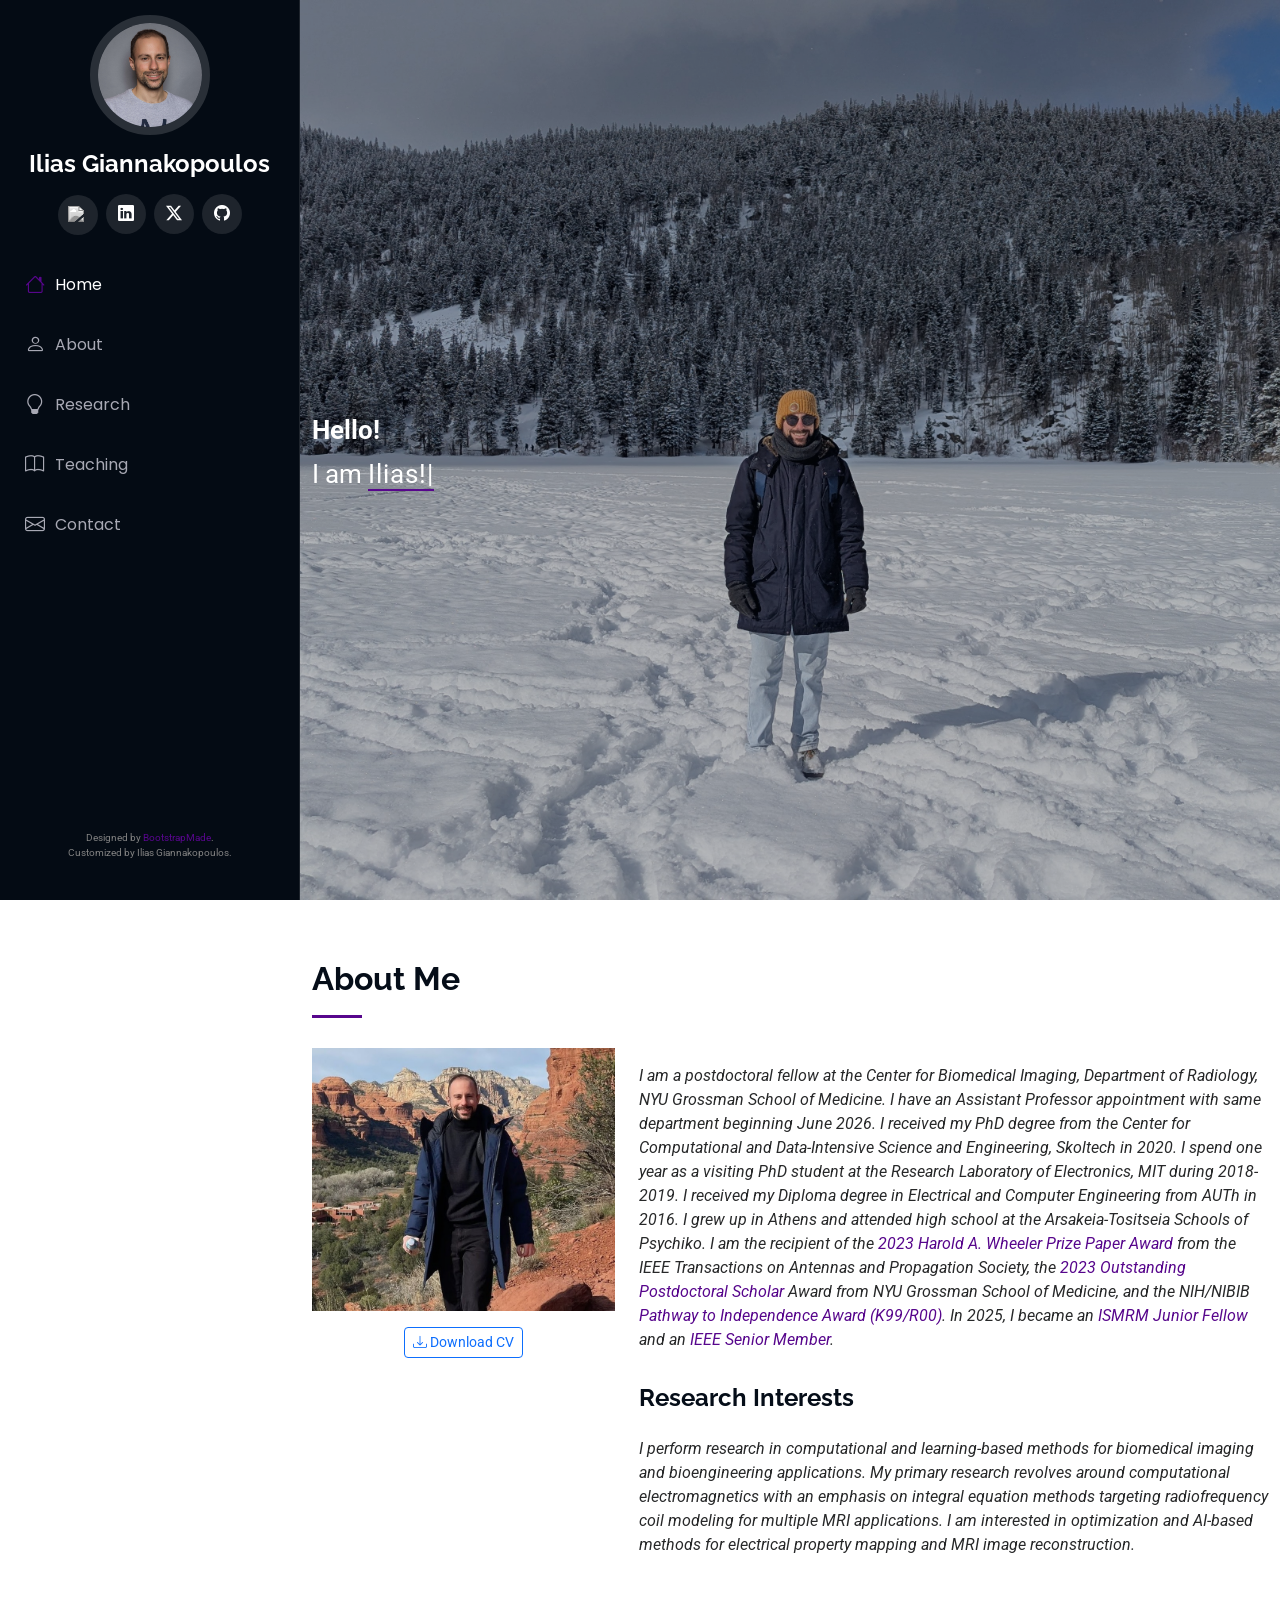
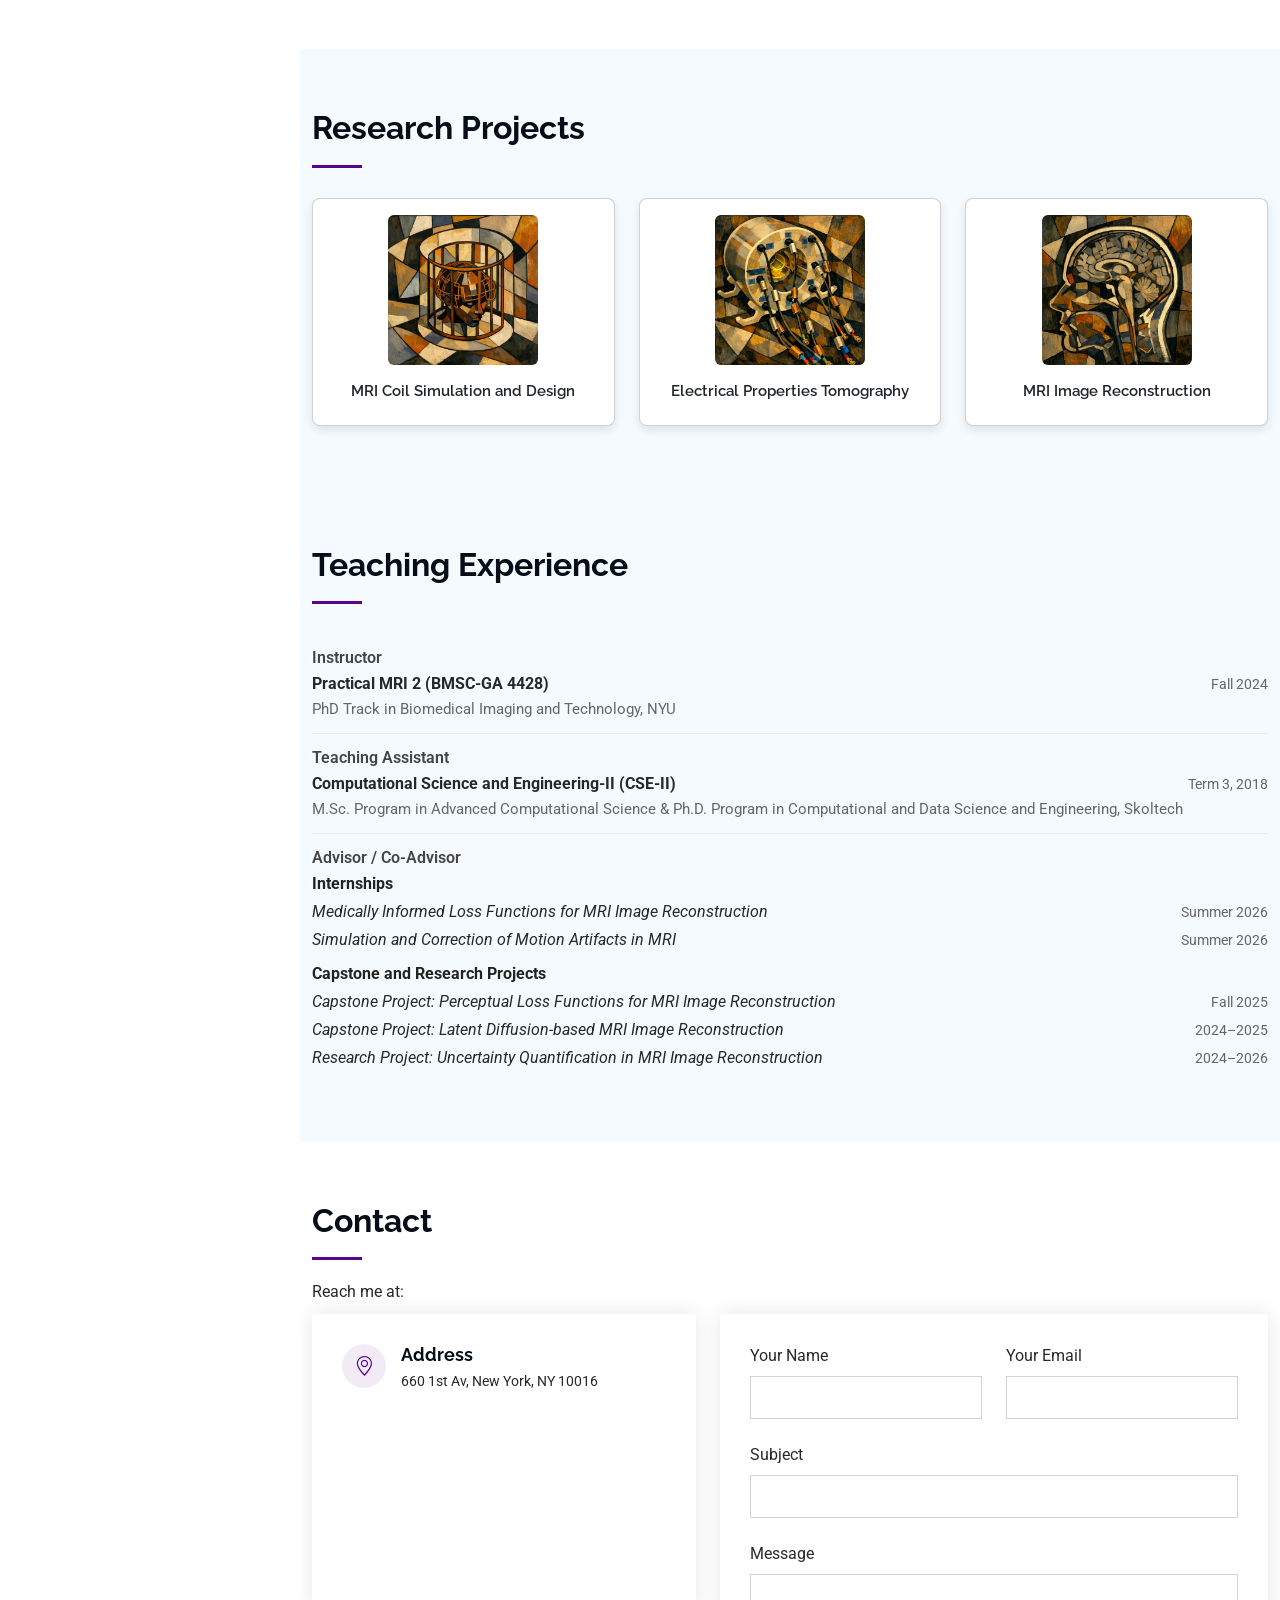
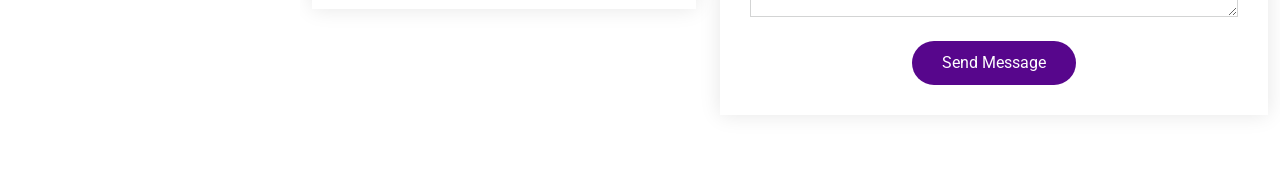
==== index.html @ 67b01316 "Update index.html" ====
<!DOCTYPE html>
<html lang="en">

<head>
  <meta charset="utf-8">
  <meta content="width=device-width, initial-scale=1.0" name="viewport">
  <title>Ilias Giannakopoulos</title>
  <meta content="" name="description">
  <meta content="" name="keywords">

  <!-- Favicons -->
  <link href="./assets/img/favicon.png" rel="icon">
  <link href="./assets/img/apple-touch-icon.png" rel="apple-touch-icon">

  <!-- Fonts -->
  <link href="https://fonts.googleapis.com" rel="preconnect">
  <link href="https://fonts.gstatic.com" rel="preconnect" crossorigin>
  <link href="https://fonts.googleapis.com/css2?family=Roboto:ital,wght@0,100;0,300;0,400;0,500;0,700;0,900;1,100;1,300;1,400;1,500;1,700;1,900&family=Poppins:ital,wght@0,100;0,200;0,300;0,400;0,500;0,600;0,700;0,800;0,900;1,100;1,200;1,300;1,400;1,500;1,600;1,700;1,800;1,900&family=Raleway:ital,wght@0,100;0,200;0,300;0,400;0,500;0,600;0,700;0,800;0,900;1,100;1,200;1,300;1,400;1,500;1,600;1,700;1,800;1,900&display=swap" rel="stylesheet">

  <!-- Vendor CSS Files -->
  <link href="./assets/vendor/bootstrap/css/bootstrap.min.css" rel="stylesheet">
  <link href="./assets/vendor/bootstrap-icons/bootstrap-icons.css" rel="stylesheet">
  <link href="./assets/vendor/aos/aos.css" rel="stylesheet">
  <link href="./assets/vendor/glightbox/css/glightbox.min.css" rel="stylesheet">
  <link href="./assets/vendor/swiper/swiper-bundle.min.css" rel="stylesheet">

  <!-- Main CSS File -->
  <link href="./assets/css/main.css" rel="stylesheet">
  
  <!-- =======================================================
  * Template Name: iPortfolio
  * Template URL: https://bootstrapmade.com/iportfolio-bootstrap-portfolio-websites-template/
  * Updated: Jun 29 2024 with Bootstrap v5.3.3
  * Author: BootstrapMade.com
  * License: https://bootstrapmade.com/license/
  ======================================================== -->
</head>

<body class="index-page">
  <!-- Animated Background -->
  <div id="background"></div>

  <header id="header" class="header dark-background d-flex flex-column">
    <i class="header-toggle d-xl-none bi bi-list"></i>

    <div class="profile-img">
      <img src="./assets/img/my-profile-img.jpg" alt="" class="img-fluid rounded-circle">
    </div>

    <a href="index.html" class="logo d-flex align-items-center justify-content-center">
      <!-- Uncomment the line below if you also wish to use an image logo -->
      <!-- <img src="./assets/img/logo.png" alt=""> -->
      <h1 class="sitename">Ilias Giannakopoulos</h1>
    </a>

    <div class="social-links text-center">
      <a href="https://scholar.google.com/citations?user=6Zpd1esAAAAJ" class="googlescholar social-icon">
          <img src="https://upload.wikimedia.org/wikipedia/commons/c/c7/Google_Scholar_logo.svg" alt="Google Scholar">
      </a>
      <a href="https://www.linkedin.com/in/ilias-giannakopoulos-1051b7184/" class="linkedin">
          <i class="bi bi-linkedin"></i>
      </a>
      <a href="https://x.com/IliasGiannakop3" class="twitter">
          <i class="bi bi-twitter-x"></i>
      </a>
      <a href="https://github.com/GiannakopoulosIlias" class="github">
          <i class="bi bi-github"></i>
      </a>
    </div>

    <nav id="navmenu" class="navmenu">
      <ul>
        <li><a href="#hero" class="active"><i class="bi bi-house navicon"></i>Home</a></li>
        <li><a href="#about"><i class="bi bi-person navicon"></i> About</a></li>
        <li><a href="#research_projects"><i class="bi bi-lightbulb navicon"></i> Research</a></li>
        <li><a href="#teaching"><i class="bi bi-book navicon"></i> Teaching</a></li>
        <li><a href="#contact"><i class="bi bi-envelope navicon"></i> Contact</a></li>
      </ul>
    </nav>

    <footer id="footer" class="footer position-relative">
      <div class="container">
        <div class="credits">
          Designed by <a href="https://bootstrapmade.com/">BootstrapMade</a>.<br>
          Customized by Ilias Giannakopoulos.
        </div>
      </div>
    </footer>

  </header>

  <main class="main">

    <section id="hero" class="hero section dark-background">
      <img src="./assets/img/hero-bg.jpg" alt="" data-aos="fade-in" class="">
      <div class="container" data-aos="fade-up" data-aos-delay="100">
      <h2></h2>
      <p><strong>Hello!</strong></p>
      <p>I am <span class="typed" data-typed-items="Ilias!, Ηλίας!">Ilias!</span>
        <span class="typed-cursor typed-cursor--blink" aria-hidden="true"></span>
        <span class="typed-cursor typed-cursor--blink" aria-hidden="true"></span></p>
      </div>
    </section>
    
    <!-- About Section -->
    <section id="about" class="about section">

      <!-- Section Title -->
      <div class="container section-title" data-aos="fade-up">
          <h2>About Me</h2>
      </div><!-- End Section Title -->

      <div class="container" data-aos="fade-up" data-aos-delay="100">

        <div class="row gy-4 justify-content-center">
          <div class="col-lg-4 text-center">
            <img src="./assets/img/my-profile-img5.jpg" class="img-fluid mb-3" alt="">
          
            <a href="./assets/pdf/CV.pdf" class="btn btn-outline-primary btn-sm" download>
              <i class="bi bi-download"></i> Download CV
            </a>
          </div>
          
          <div class="col-lg-8 content">
            <p class="fst-italic py-3">
              I am a postdoctoral fellow at the Center for Biomedical Imaging, Department of Radiology, NYU Grossman School of Medicine. 
              I have an Assistant Professor appointment with same department beginning June 2026.
              I received my PhD degree from the Center for Computational and Data-Intensive Science and Engineering, Skoltech in 2020. 
              I spend one year as a visiting PhD student at the Research Laboratory of Electronics, MIT during 2018-2019. 
              I received my Diploma degree in Electrical and Computer Engineering from AUTh in 2016. 
              I grew up in Athens and attended high school at the Arsakeia-Tositseia Schools of Psychiko. 
              I am the recipient of the <a href="https://ieeeaps.org/ieee-tap/news-tap/ieee-tap-news/tap-2023-harold-wheeler-applications-prize" target="_blank">2023 Harold A. Wheeler Prize Paper Award</a> from the IEEE Transactions on Antennas and Propagation Society, 
              the <a href="https://x.com/NYULH_postdocs/status/1702378470280417613?s=20" target="_blank">2023 Outstanding Postdoctoral Scholar</a> Award from NYU Grossman School of Medicine, 
              and the NIH/NIBIB <a href="https://reporter.nih.gov/search/Y2qX2VN44kyI83Xiqxav3Q/project-details/10983544" target="_blank">Pathway to Independence Award (K99/R00)</a>. 
              In 2025, I became an <a href="https://www.ismrm.org/25m/junior-fellows/" target="_blank">ISMRM Junior Fellow</a> and an <a href="https://www.ieee.org/membership/senior" target="_blank">IEEE Senior Member</a>.
            </p>
            <h2>Research Interests</h2>
            <p class="fst-italic py-3">
              I perform research in computational and learning-based methods for biomedical imaging and bioengineering applications. My primary research revolves around 
              computational electromagnetics with an emphasis on integral equation methods targeting radiofrequency coil modeling for multiple MRI applications. I am interested 
              in optimization and AI-based methods for electrical property mapping and MRI image reconstruction.
            </p>
          </div>
        </div>

      </div>

    </section><!-- /About Section -->

    <!-- Research Projects Section -->
    <section id="research_projects" class="section light-background">
    
      <!-- Section Title -->
      <div class="container section-title" data-aos="fade-up">
        <h2>Research Projects</h2>
      </div><!-- End Section Title -->
    
      <div class="container">
        <div class="row gy-4" data-aos="fade-up" data-aos-delay="200">
    
          <!-- Project 1 -->
          <div class="col-lg-4 col-md-6 col-sm-12">
            <a href="./project_1.html" class="text-decoration-none text-dark">
              <div class="card research-card h-100 text-center">
                <div class="card-body">
                  <img src="./assets/img/research-CEM-Pic.png"
                       alt="MRI Coil Simulation and Design"
                       class="research-icon">
                  <h4 class="card-title mt-3">
                    MRI Coil Simulation and Design
                  </h4>
                </div>
              </div>
            </a>
          </div>
    
          <!-- Project 2 -->
          <div class="col-lg-4 col-md-6 col-sm-12">
            <a href="./project_2.html" class="text-decoration-none text-dark">
              <div class="card research-card h-100 text-center">
                <div class="card-body">
                  <img src="./assets/img/research-SEP-Pic.png"
                       alt="Electrical Properties Tomography"
                       class="research-icon">
                  <h4 class="card-title mt-3">
                    Electrical Properties Tomography
                  </h4>
                </div>
              </div>
            </a>
          </div>
    
          <!-- Project 3 -->
          <div class="col-lg-4 col-md-6 col-sm-12">
            <a href="./project_3.html" class="text-decoration-none text-dark">
              <div class="card research-card h-100 text-center">
                <div class="card-body">
                  <img src="./assets/img/research-IVN-Pic.png"
                       alt="MRI Image Reconstruction"
                       class="research-icon">
                  <h4 class="card-title mt-3">
                    MRI Image Reconstruction
                  </h4>
                </div>
              </div>
            </a>
          </div>
    
        </div>
      </div>
    
    </section>
    <!-- /Research Projects Section -->

    <!-- Teaching Section -->
    <section id="teaching" class="teaching section light-background">
    
      <!-- Section Title -->
      <div class="container section-title" data-aos="fade-up">
        <h2>Teaching Experience</h2>
      </div>
    
      <div class="container" data-aos="fade-up" data-aos-delay="100">
        <ul class="teaching-list">
        
          <li class="teaching-item">
            <span class="role">Instructor</span>
            <div class="entry-row">
              <strong class="entry-title">Practical MRI 2 (BMSC-GA 4428)</strong>
              <span class="entry-date">Fall 2024</span>
            </div>
            <div class="teaching-meta">
              PhD Track in Biomedical Imaging and Technology, NYU
            </div>
          </li>
        
          <li class="teaching-item">
            <span class="role">Teaching Assistant</span>
            <div class="entry-row">
              <strong class="entry-title">Computational Science and Engineering-II (CSE-II)</strong>
              <span class="entry-date">Term 3, 2018</span>
            </div>
            <div class="teaching-meta">
              M.Sc. Program in Advanced Computational Science &amp; Ph.D. Program in Computational and Data Science and Engineering, Skoltech
            </div>
          </li>
        
          <li class="teaching-item">
            <span class="role">Advisor / Co-Advisor</span>
        
            <div class="group-block">
              <strong class="group-label">Internships</strong>
        
              <div class="entry-row">
                <em class="entry-title">Medically Informed Loss Functions for MRI Image Reconstruction</em>
                <span class="entry-date">Summer 2026</span>
              </div>
        
              <div class="entry-row">
                <em class="entry-title">Simulation and Correction of Motion Artifacts in MRI</em>
                <span class="entry-date">Summer 2026</span>
              </div>
            </div>
        
            <div class="group-block">
              <strong class="group-label">Capstone and Research Projects</strong>
        
              <div class="entry-row">
                <em class="entry-title">Capstone Project: Perceptual Loss Functions for MRI Image Reconstruction</em>
                <span class="entry-date">Fall 2025</span>
              </div>
        
              <div class="entry-row">
                <em class="entry-title">Capstone Project: Latent Diffusion-based MRI Image Reconstruction</em>
                <span class="entry-date">2024–2025</span>
              </div>
        
              <div class="entry-row">
                <em class="entry-title">Research Project: Uncertainty Quantification in MRI Image Reconstruction</em>
                <span class="entry-date">2024–2026</span>
              </div>
            </div>
          </li>
        
        </ul>
      </div>
    
    </section>
    <!-- /Teaching Section -->
    
    <!-- Contact Section -->
    <section id="contact" class="contact section">

      <!-- Section Title -->
      <div class="container section-title" data-aos="fade-up">
        <h2>Contact</h2>
        <p>Reach me at:</p>
      </div><!-- End Section Title -->

      <div class="container" data-aos="fade-up" data-aos-delay="100">

        <div class="row gy-4">

          <div class="col-lg-5">

            <div class="info-wrap">
              <div class="info-item d-flex" data-aos="fade-up" data-aos-delay="200">
                <i class="bi bi-geo-alt flex-shrink-0"></i>
                <div>
                  <h3>Address</h3>
                  <p>660 1st Av, New York, NY 10016</p>
                </div>
              </div><!-- End Info Item -->

              <iframe
                src="https://www.google.com/maps/embed?pb=!1m18!1m12!1m3!1d3023.661804665258!2d-73.9711573!3d40.746257!2m3!1f0!2f0!3f0!3m2!1i1024!2i768!4f13.1!3m3!1m2!1s0x89c259052a245485%3A0x89ea7b130f78ca83!2sCAI2R%20Center%20for%20Advanced%20Imaging%20Innovation%20and%20Research!5e0!3m2!1sen!2sus!4v1708354567890!5m2!1sen!2sus"
                frameborder="0"
                style="border:0; width: 100%; height: 140px;"
                allowfullscreen=""
                loading="lazy"
                referrerpolicy="no-referrer-when-downgrade">
              </iframe>
            </div>
          </div>

          <div class="col-lg-7">
            <form action="forms/contact.php" method="post" class="php-email-form" data-aos="fade-up" data-aos-delay="200">
              <div class="row gy-4">

                <div class="col-md-6">
                  <label for="name-field" class="pb-2">Your Name</label>
                  <input type="text" name="name" id="name-field" class="form-control" required="">
                </div>

                <div class="col-md-6">
                  <label for="email-field" class="pb-2">Your Email</label>
                  <input type="email" class="form-control" name="email" id="email-field" required="">
                </div>

                <div class="col-md-12">
                  <label for="subject-field" class="pb-2">Subject</label>
                  <input type="text" class="form-control" name="subject" id="subject-field" required="">
                </div>

                <div class="col-md-12">
                  <label for="message-field" class="pb-2">Message</label>
                  <textarea class="form-control" name="message" rows="1" id="message-field" required=""></textarea>
                </div>

                <div class="col-md-12 text-center">
                  <div class="loading">Loading</div>
                  <div class="error-message"></div>
                  <div class="sent-message">Your message has been sent. Thank you!</div>

                  <button type="submit">Send Message</button>
                </div>

              </div>
            </form>
          </div><!-- End Contact Form -->

        </div>

      </div>

    </section><!-- /Contact Section -->

  </main>

  <!-- Scroll Top -->
  <a href="#" id="scroll-top" class="scroll-top d-flex align-items-center justify-content-center"><i class="bi bi-arrow-up-short"></i></a>

  <!-- Preloader -->
  <div id="preloader"></div>

  <!-- Vendor JS Files -->
  <script src="./assets/vendor/bootstrap/js/bootstrap.bundle.min.js"></script>
  <script src="./assets/vendor/php-email-form/validate.js"></script>
  <script src="./assets/vendor/aos/aos.js"></script>
  <script src="./assets/vendor/typed.js/typed.umd.js"></script>
  <script src="./assets/vendor/purecounter/purecounter_vanilla.js"></script>
  <script src="./assets/vendor/waypoints/noframework.waypoints.js"></script>
  <script src="./assets/vendor/glightbox/js/glightbox.min.js"></script>
  <script src="./assets/vendor/imagesloaded/imagesloaded.pkgd.min.js"></script>
  <script src="./assets/vendor/isotope-layout/isotope.pkgd.min.js"></script>
  <script src="./assets/vendor/swiper/swiper-bundle.min.js"></script>

  <!-- Main JS File -->
  <script src="./assets/js/main.js"></script>
  <!-- For hovering -->
  <script>
    var tooltipTriggerList = [].slice.call(document.querySelectorAll('[data-bs-toggle="tooltip"]'))
    var tooltipList = tooltipTriggerList.map(function (tooltipTriggerEl) {
      return new bootstrap.Tooltip(tooltipTriggerEl)
    })
  </script>
  
</body>

</html>
---- assets/css/main.css ----
/* ---- Learn More Button ---- */

/* Template Name: iPortfolio
   Template URL: https://bootstrapmade.com/iportfolio-bootstrap-portfolio-websites-template/
   Updated: Jun 29 2024 with Bootstrap v5.3.3
   Author: BootstrapMade.com
   License: https://bootstrapmade.com/license/
*/

/*--------------------------------------------------------------
# Font & Color Variables
# Help: https://bootstrapmade.com/color-system/
--------------------------------------------------------------*/
/* Fonts */
:root {
  --default-font: "Roboto",  system-ui, -apple-system, "Segoe UI", Roboto, "Helvetica Neue", Arial, "Noto Sans", "Liberation Sans", sans-serif, "Apple Color Emoji", "Segoe UI Emoji", "Segoe UI Symbol", "Noto Color Emoji";
  --heading-font: "Raleway",  sans-serif;
  --nav-font: "Poppins",  sans-serif;
}

/* Global Colors - The following color variables are used throughout the website. Updating them here will change the color scheme of the entire website */
:root {
  --background-color: #ffffff;
  --default-color: #272829;
  --heading-color: #050d18;
  --accent-color: #57068c;
  --surface-color: #ffffff;
  --contrast-color: #ffffff;
}
 
/* Nav Menu Colors - The following color variables are used specifically for the navigation menu. They are separate from the global colors to allow for more customization options */
:root {
  --nav-color: #a8a9b4;  /* The default color of the main navmenu links */
  --nav-hover-color: #ffffff; /* Applied to main navmenu links when they are hovered over or active */
  --nav-mobile-background-color: #040b14; /* Used as the background color for mobile navigation menu */
  --nav-dropdown-background-color: #040b14; /* Used as the background color for dropdown items that appear when hovering over primary navigation items */
  --nav-dropdown-color: #a8a9b4; /* Used for navigation links of the dropdown items in the navigation menu. */
  --nav-dropdown-hover-color: #ffffff; /* Similar to --nav-hover-color, this color is applied to dropdown navigation links when they are hovered over. */
}

/* Color Presets - These classes override global colors when applied to any section or element, providing reuse of the sam color scheme. */

.light-background {
  --background-color: #f4fafd;
  --surface-color: #ffffff;
}

.dark-background {
  --background-color: #040b14;
  --default-color: #ffffff;
  --heading-color: #ffffff;
  --surface-color: #151f2b;
  --contrast-color: #ffffff;
}

/* Smooth scroll */
:root {
  scroll-behavior: smooth;
}

/*--------------------------------------------------------------
# General Styling & Shared Classes
--------------------------------------------------------------*/
body {
  color: var(--default-color);
  background-color: var(--background-color);
  font-family: var(--default-font);
}

a {
  color: var(--accent-color);
  text-decoration: none;
  transition: 0.3s;
}

a:hover {
  color: color-mix(in srgb, var(--accent-color), transparent 25%);
  text-decoration: none;
}

h1,
h2,
h3,
h4,
h5,
h6 {
  color: var(--heading-color);
  font-family: var(--heading-font);
}

/* PHP Email Form Messages
------------------------------*/
.php-email-form .error-message {
  display: none;
  background: #df1529;
  color: #ffffff;
  text-align: left;
  padding: 15px;
  margin-bottom: 24px;
  font-weight: 600;
}

.php-email-form .sent-message {
  display: none;
  color: #ffffff;
  background: #059652;
  text-align: center;
  padding: 15px;
  margin-bottom: 24px;
  font-weight: 600;
}

.php-email-form .loading {
  display: none;
  background: var(--surface-color);
  text-align: center;
  padding: 15px;
  margin-bottom: 24px;
}

.php-email-form .loading:before {
  content: "";
  display: inline-block;
  border-radius: 50%;
  width: 24px;
  height: 24px;
  margin: 0 10px -6px 0;
  border: 3px solid var(--accent-color);
  border-top-color: var(--surface-color);
  animation: php-email-form-loading 1s linear infinite;
}

@keyframes php-email-form-loading {
  0% {
    transform: rotate(0deg);
  }

  100% {
    transform: rotate(360deg);
  }
}

/*--------------------------------------------------------------
# Global Header
--------------------------------------------------------------*/
.header {
  color: var(--default-color);
  background-color: var(--background-color);
  position: fixed;
  top: 0;
  left: 0;
  bottom: 0;
  padding: 0 15px;
  width: 300px;
  transition: all ease-in-out 0.3s;
  overflow-y: auto;
  z-index: 997;
  border-right: 1px solid color-mix(in srgb, var(--default-color), transparent 90%);
}

.header .profile-img img {
  margin: 15px auto;
  display: block;
  width: 120px;
  border: 8px solid color-mix(in srgb, var(--default-color), transparent 85%);
}

.header .logo {
  line-height: 1;
  margin-bottom: 15px;
}

.header .logo img {
  max-height: 32px;
  margin-right: 8px;
}

.header .logo h1 {
  font-size: 24px;
  margin: 0;
  font-weight: 700;
  color: var(--heading-color);
}

.header .social-links {
  margin: 0 0 20px 0;
}

.header .social-links a {
  font-size: 16px;
  display: inline-flex;
  align-items: center;
  justify-content: center;
  background: color-mix(in srgb, var(--default-color), transparent 90%);
  color: var(--default-color);
  margin: 0 2px;
  border-radius: 50%;
  text-align: center;
  width: 40px;
  height: 40px;
  transition: 0.3s;
}

.header .social-links a:hover {
  color: var(--contrast-color);
  background: var(--accent-color);
}

@media (min-width: 1200px) {

  .header~main,
  .header~#footer {
    margin-left: 300px;
  }
}

@media (max-width: 1199px) {
  .header {
    left: -100%;
  }
}

.header.header-show {
  left: 0;
}

.header .header-toggle {
  color: var(--contrast-color);
  background-color: var(--accent-color);
  font-size: 22px;
  display: flex;
  align-items: center;
  justify-content: center;
  width: 40px;
  height: 40px;
  border-radius: 50%;
  cursor: pointer;
  position: fixed;
  top: 15px;
  right: 15px;
  z-index: 9999;
  transition: background-color 0.3s;
}

.header .header-toggle:hover {
  color: var(--contrast-color);
  background-color: color-mix(in srgb, var(--accent-color) 90%, white 15%);
}

/*--------------------------------------------------------------
# Navigation Menu
--------------------------------------------------------------*/
.mobile-nav-toggle {
  display: none;
}

.navmenu {
  padding: 0;
  z-index: 9997;
}

.navmenu ul {
  list-style: none;
  padding: 0 0 20px 0;
  margin: 0;
}

.navmenu a,
.navmenu a:focus {
  color: var(--nav-color);
  padding: 15px 10px;
  font-family: var(--nav-font);
  font-size: 16px;
  font-weight: 400;
  display: flex;
  align-items: center;
  white-space: nowrap;
  transition: 0.3s;
  width: 100%;
}

.navmenu a .navicon,
.navmenu a:focus .navicon {
  font-size: 20px;
  margin-right: 10px;
}

.navmenu a .toggle-dropdown,
.navmenu a:focus .toggle-dropdown {
  font-size: 12px;
  line-height: 0;
  margin-left: auto;
  width: 30px;
  height: 30px;
  display: flex;
  align-items: center;
  justify-content: center;
  border-radius: 50%;
  transition: 0.3s;
  flex-shrink: 0;
  background-color: color-mix(in srgb, var(--accent-color), transparent 90%);
}

.navmenu a .toggle-dropdown:hover,
.navmenu a:focus .toggle-dropdown:hover {
  background-color: var(--accent-color);
  color: var(--contrast-color);
}

.navmenu a:hover,
.navmenu .active,
.navmenu .active:focus {
  color: var(--nav-hover-color);
}

.navmenu a:hover .navicon,
.navmenu .active .navicon,
.navmenu .active:focus .navicon {
  color: var(--accent-color);
}

.navmenu .active .toggle-dropdown,
.navmenu .active:focus .toggle-dropdown {
  background-color: var(--accent-color);
  color: var(--contrast-color);
  transform: rotate(180deg);
}

/*--------------------------------------------------------------
# Global Footer
--------------------------------------------------------------*/
.footer {
  color: var(--default-color);
  background-color: var(--background-color);
  font-size: 14px;
  padding: 40px 0; /* Reduce padding to prevent excess space */
  position: relative; /* Ensure it's placed correctly */
  border-top: 0px solid color-mix(in srgb, var(--default-color), transparent 90%);
  margin-top: auto; /* Forces footer to bottom */
}

.footer .copyright p {
  margin-bottom: 0;
}

.footer .credits {
  margin-top: 5px;
  font-size: 10px;
  text-align: center;
  color: gray; /* Sets text color to gray */
}

.footer .credits br {
    display: block; /* Forces line break */
    content: ""; /* Ensures proper rendering */
}

/*--------------------------------------------------------------
# Preloader
--------------------------------------------------------------*/
#preloader {
  position: fixed;
  inset: 0;
  z-index: 999999;
  overflow: hidden;
  background: var(--background-color);
  transition: all 0.6s ease-out;
}

#preloader:before {
  content: "";
  position: fixed;
  top: calc(50% - 30px);
  left: calc(50% - 30px);
  border: 6px solid #ffffff;
  border-color: var(--accent-color) transparent var(--accent-color) transparent;
  border-radius: 50%;
  width: 60px;
  height: 60px;
  animation: animate-preloader 1.5s linear infinite;
}

@keyframes animate-preloader {
  0% {
    transform: rotate(0deg);
  }

  100% {
    transform: rotate(360deg);
  }
}

/*--------------------------------------------------------------
# Scroll Top Button
--------------------------------------------------------------*/
.scroll-top {
  position: fixed;
  visibility: hidden;
  opacity: 0;
  right: 15px;
  bottom: -15px;
  z-index: 99999;
  background-color: var(--accent-color);
  width: 44px;
  height: 44px;
  border-radius: 50px;
  transition: all 0.4s;
}

.scroll-top i {
  font-size: 24px;
  color: var(--contrast-color);
  line-height: 0;
}

.scroll-top:hover {
  background-color: color-mix(in srgb, var(--accent-color), transparent 20%);
  color: var(--contrast-color);
}

.scroll-top.active {
  visibility: visible;
  opacity: 1;
  bottom: 15px;
}

/*--------------------------------------------------------------
# Disable aos animation delay on mobile devices
--------------------------------------------------------------*/
@media screen and (max-width: 768px) {
  [data-aos-delay] {
    transition-delay: 0 !important;
  }
}

/*--------------------------------------------------------------
# Global Sections
--------------------------------------------------------------*/
section,
.section {
  color: var(--default-color);
  background-color: var(--background-color);
  padding: 60px 0;
  overflow: clip;
}

/*--------------------------------------------------------------
# Global Section Titles
--------------------------------------------------------------*/
.section-title {
  padding-bottom: 10px;
  position: relative;
}

.section-title h2 {
  font-size: 32px;
  font-weight: 700;
  margin-bottom: 20px;
  padding-bottom: 20px;
  position: relative;
}

.section-title h2:after {
  content: "";
  position: absolute;
  display: block;
  width: 50px;
  height: 3px;
  background: var(--accent-color);
  left: 0;
  bottom: 0;
}

.section-title p {
  margin-bottom: 0;
}

/*--------------------------------------------------------------
# Hero Section
--------------------------------------------------------------*/
.hero {
  width: 100%;
  min-height: 100vh;
  position: relative;
  padding: 80px 0;
  display: flex;
  align-items: center;
  justify-content: center;
}

.hero img {
  position: absolute;
  inset: 0;
  display: block;
  width: 100%;
  height: 100%;
  object-fit: cover;
  z-index: 1;
}

.hero:before {
  content: "";
  background: color-mix(in srgb, var(--background-color), transparent 70%);
  position: absolute;
  inset: 0;
  z-index: 2;
}

.hero .container {
  position: relative;
  z-index: 3;
}

.hero h2 {
  margin: 0;
  font-size: 64px;
  font-weight: 700;
}

.hero p {
  margin: 5px 0 0 0;
  font-size: 26px;
}

.hero p span {
  letter-spacing: 1px;
  border-bottom: 2px solid var(--accent-color);
}

@media (max-width: 768px) {
  .hero h2 {
    font-size: 32px;
  }

  .hero p {
    font-size: 20px;
  }
}

/*--------------------------------------------------------------
# About Section
--------------------------------------------------------------*/
.about .content h2 {
  font-weight: 700;
  font-size: 24px;
}

/*--------------------------------------------------------------
# Research cards
--------------------------------------------------------------*/

.research-card {
  background: #ffffff;
  border-radius: 8px;
  box-shadow: 0px 4px 10px rgba(0, 0, 0, 0.1);
  transition: transform 0.25s ease-in-out;
}

.research-card:hover {
  transform: translateY(-5px);
}

/* Icon-style image (like Teaching) */
.research-icon {
  width: 150px;
  height: auto;
  margin: 0 auto;
  display: block;
  border-radius: 6px;
}

/* Title */
.research-card .card-title {
  font-size: 15px;
  font-weight: 600;
  line-height: 1.35;
}

/*--------------------------------------------------------------
# Contact Section
--------------------------------------------------------------*/
.contact .info-wrap {
  background-color: var(--surface-color);
  box-shadow: 0px 0px 20px rgba(0, 0, 0, 0.1);
  padding: 30px;
}

@media (max-width: 575px) {
  .contact .info-wrap {
    padding: 20px;
  }
}

.contact .info-item {
  margin-bottom: 40px;
}

.contact .info-item i {
  font-size: 20px;
  color: var(--accent-color);
  background: color-mix(in srgb, var(--accent-color), transparent 92%);
  width: 44px;
  height: 44px;
  display: flex;
  justify-content: center;
  align-items: center;
  border-radius: 50px;
  transition: all 0.3s ease-in-out;
  margin-right: 15px;
}

.contact .info-item h3 {
  padding: 0;
  font-size: 18px;
  font-weight: 700;
  margin-bottom: 5px;
}

.contact .info-item p {
  padding: 0;
  margin-bottom: 0;
  font-size: 14px;
}

.contact .info-item:hover i {
  background: var(--accent-color);
  color: var(--contrast-color);
}

.contact .php-email-form {
  background-color: var(--surface-color);
  height: 100%;
  padding: 30px;
  box-shadow: 0px 0px 20px rgba(0, 0, 0, 0.1);
}

@media (max-width: 575px) {
  .contact .php-email-form {
    padding: 20px;
  }
}

.contact .php-email-form input[type=text],
.contact .php-email-form input[type=email],
.contact .php-email-form textarea {
  font-size: 14px;
  padding: 10px 15px;
  box-shadow: none;
  border-radius: 0;
  color: var(--default-color);
  background-color: var(--surface-color);
  border-color: color-mix(in srgb, var(--default-color), transparent 80%);
}

.contact .php-email-form input[type=text]:focus,
.contact .php-email-form input[type=email]:focus,
.contact .php-email-form textarea:focus {
  border-color: var(--accent-color);
}

.contact .php-email-form input[type=text]::placeholder,
.contact .php-email-form input[type=email]::placeholder,
.contact .php-email-form textarea::placeholder {
  color: color-mix(in srgb, var(--default-color), transparent 70%);
}

.contact .php-email-form button[type=submit] {
  color: var(--contrast-color);
  background: var(--accent-color);
  border: 0;
  padding: 10px 30px;
  transition: 0.4s;
  border-radius: 50px;
}

.contact .php-email-form button[type=submit]:hover {
  background: color-mix(in srgb, var(--accent-color), transparent 25%);
}

/*--------------------------------------------------------------
# Teaching Details Section
--------------------------------------------------------------*/
.teaching-list {
  list-style: none;
  padding: 0;
  margin: 0;
}

.teaching-item {
  padding: 12px 0;
  border-bottom: 1px solid rgba(0, 0, 0, 0.05);
}

.teaching-item:last-child {
  border-bottom: none;
}

.role {
  display: block;
  font-weight: 600;
  color: #444;
  margin-bottom: 2px;
}

.entry-row {
  display: flex;
  justify-content: space-between;
  align-items: baseline;
  gap: 24px;
}

.entry-row + .entry-row {
  margin-top: 4px;
}

.entry-title {
  min-width: 0;
}

.entry-date {
  color: #666;
  font-size: 0.9em;
  white-space: nowrap;
  flex-shrink: 0;
  font-style: normal;
}

.teaching-meta {
  font-size: 0.95em;
  color: #666;
  margin-top: 2px;
}

.group-label {
  display: block;
  font-weight: 700;
  color: #222;
  margin-top: 8px;
  margin-bottom: 4px;
}

.group-label:first-of-type {
  margin-top: 2px;
}

.group-block + .group-block {
  margin-top: 10px;
}

/*--------------------------------------------------------------
# Custom
--------------------------------------------------------------*/
/* Ensure all social icons are the same size and aligned */
.social-icon {
    display: inline-flex;
    align-items: center;
    justify-content: center;
    width: 40px; /* Match LinkedIn, X, GitHub */
    height: 40px;
    border-radius: 50%;
    background-color: rgba(255, 255, 255, 0.1); /* Adjust if necessary */
    vertical-align: middle; /* Aligns inline elements */
}

/* Ensure the Scholar image is properly sized and centered */
.googlescholar img {
    width: 20px;  /* Adjust to match font icon sizes */
    height: 20px;
    filter: grayscale(100%);
    display: block;
    margin-top: 2px;  /* Move the image down */
}

.tooltip-inner {
  max-width: 600px !important;   /* wider than default */
  white-space: normal !important; /* allow line breaks */
  text-align: left;               /* optional: align text */
  font-size: 0.9rem;              /* optional: adjust size */
  line-height: 1.5;               /* optional: more spacing between lines */
}

.wide-tooltip + .tooltip > .tooltip-inner {
  max-width: 600px; /* bigger width just for the 'wide-tooltip' class */
}
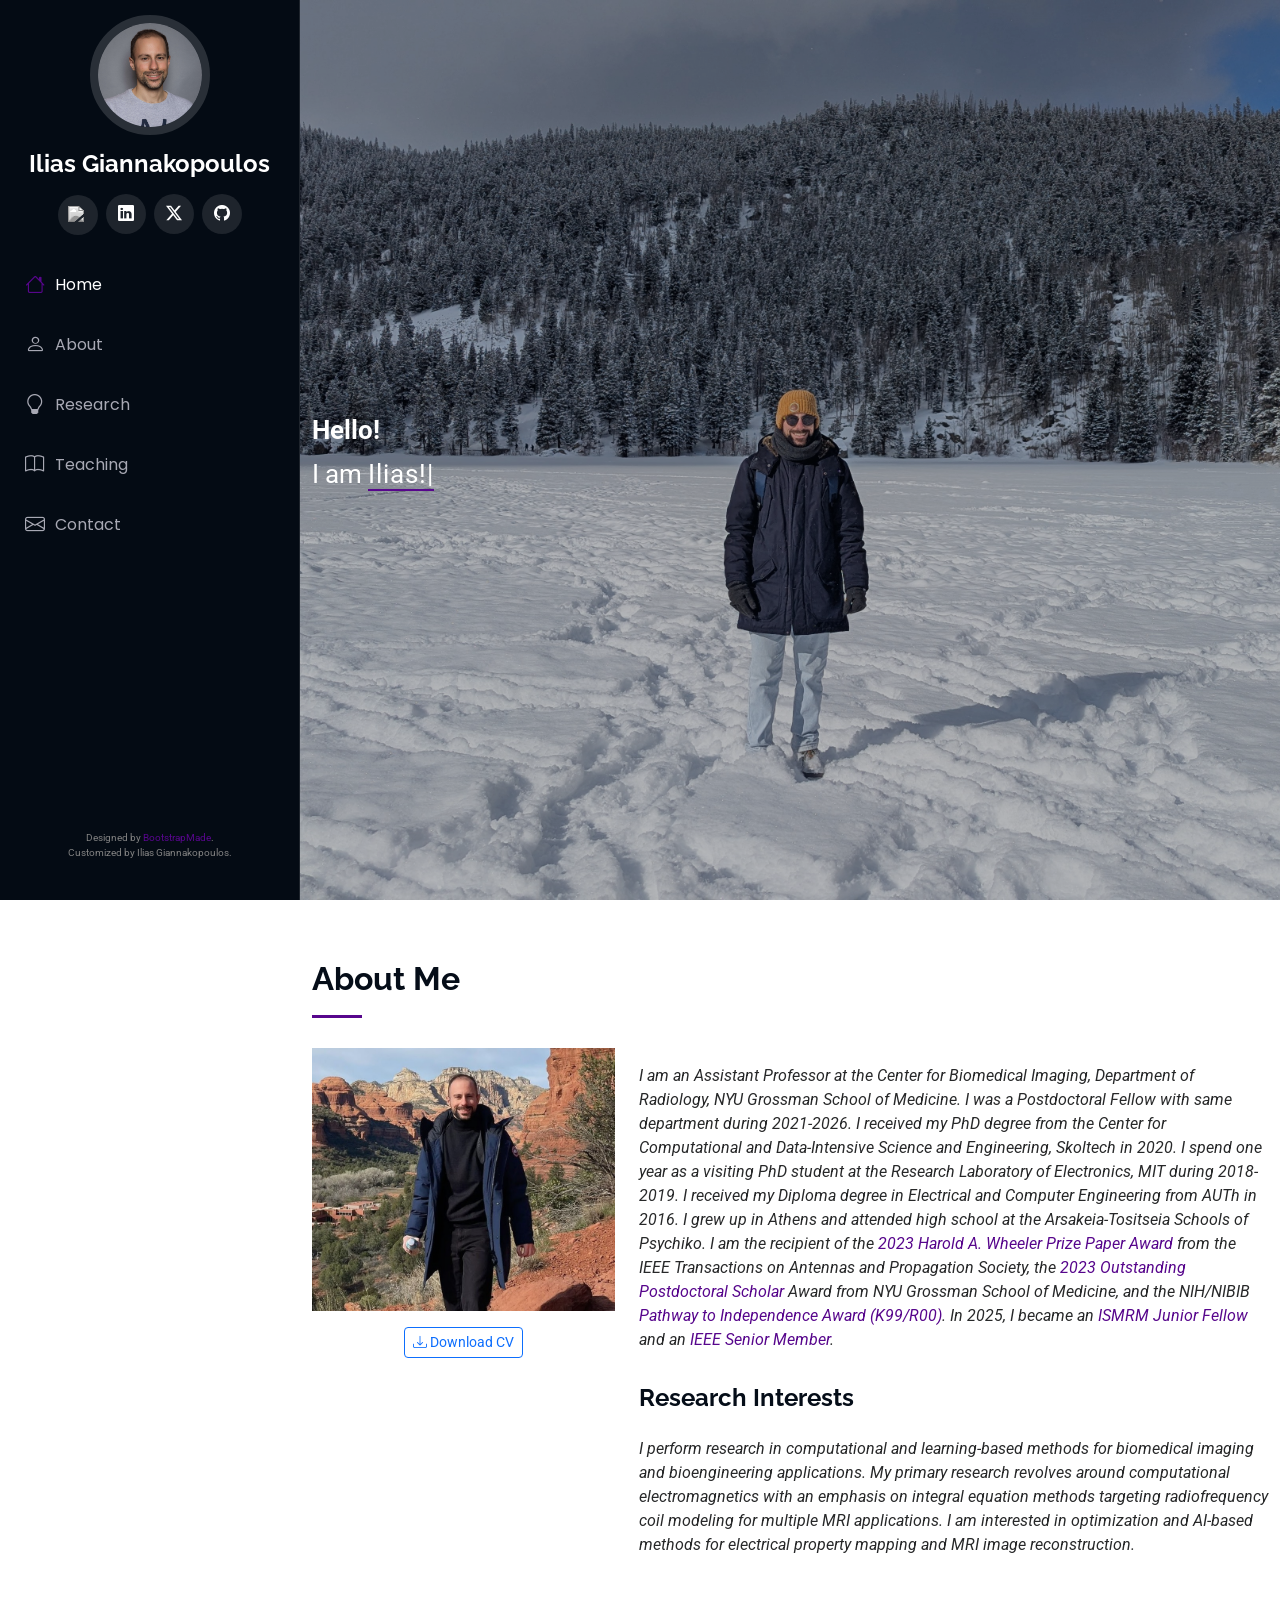
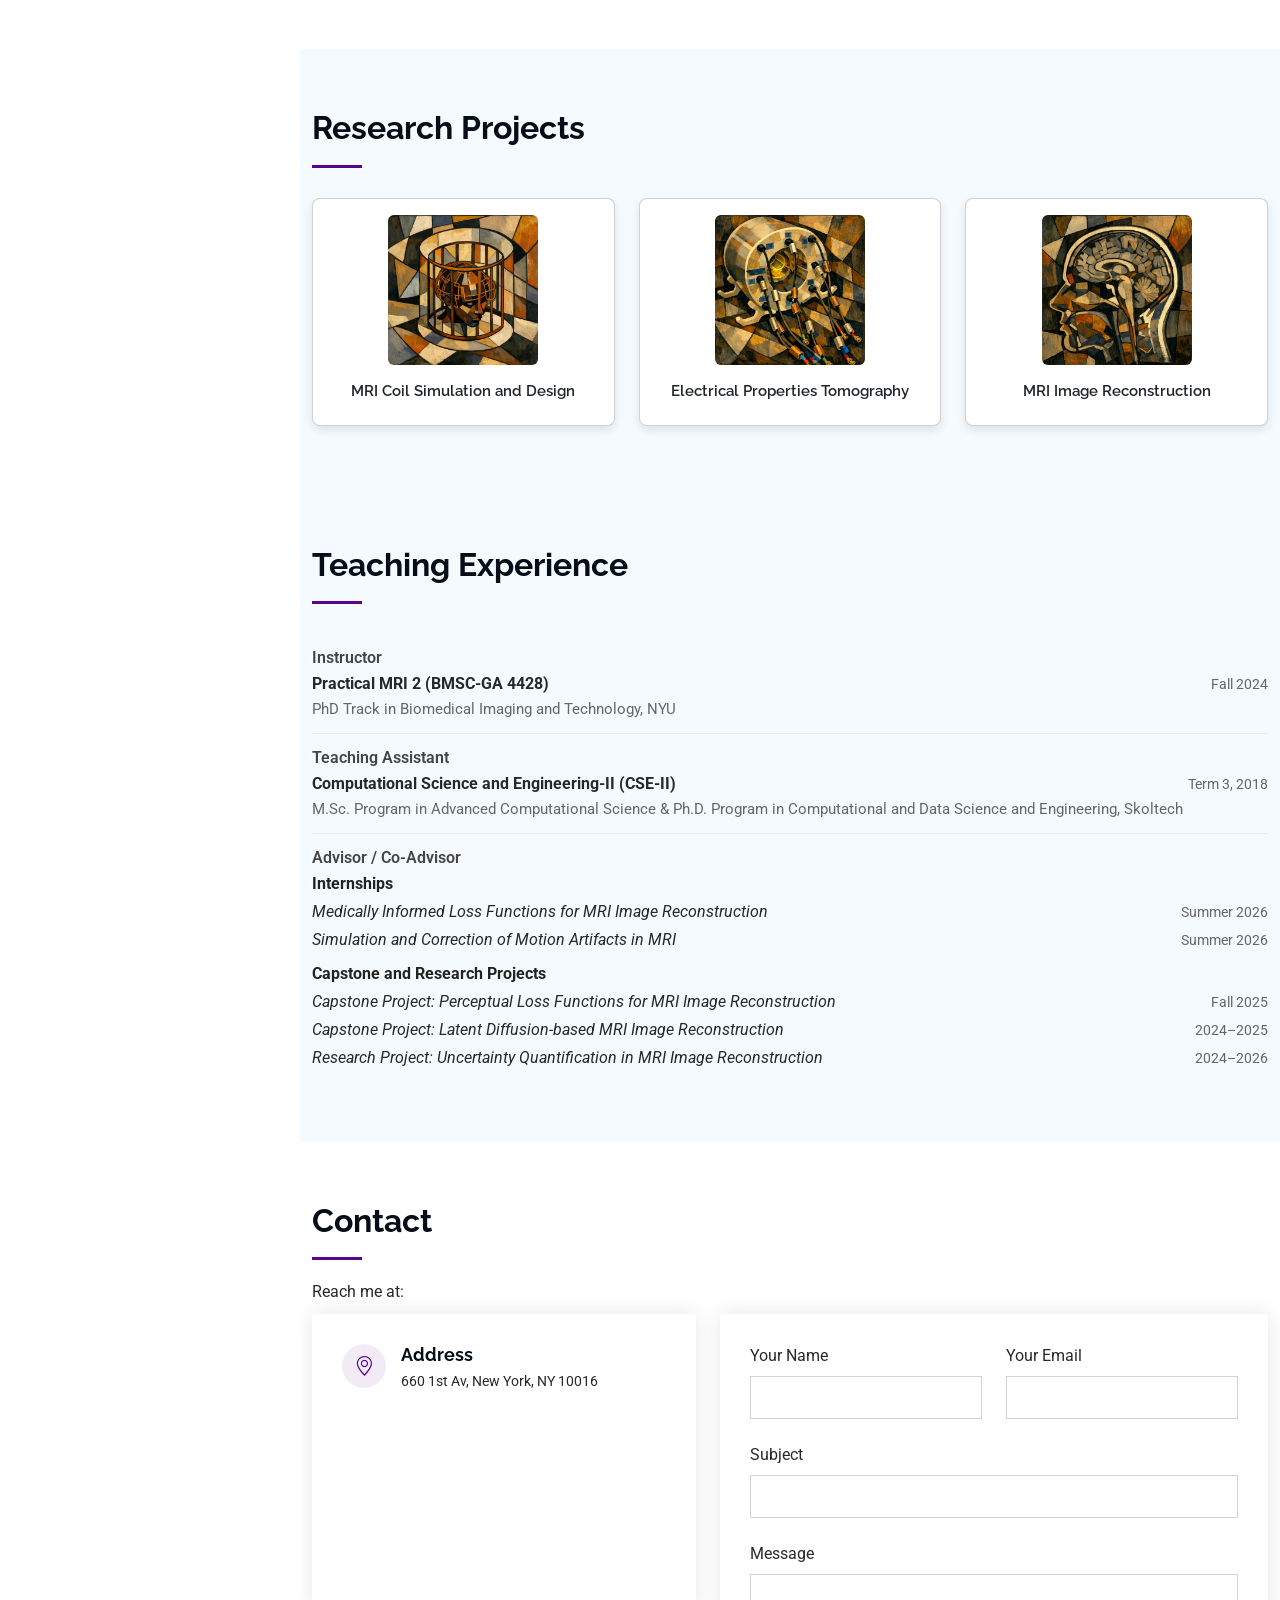
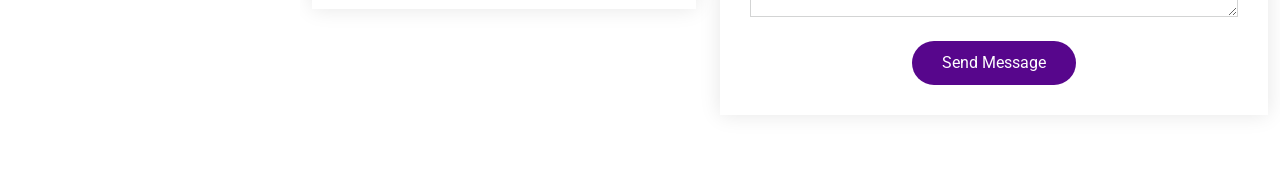
==== commit 07c48c30: "Update professional title and timeline in bio" ====
--- a/index.html
+++ b/index.html
@@ -123,8 +123,8 @@
           
           <div class="col-lg-8 content">
             <p class="fst-italic py-3">
-              I am a postdoctoral fellow at the Center for Biomedical Imaging, Department of Radiology, NYU Grossman School of Medicine. 
-              I have an Assistant Professor appointment with same department beginning June 2026.
+              I am an Assistant Professor at the Center for Biomedical Imaging, Department of Radiology, NYU Grossman School of Medicine. 
+              I was a Postdoctoral Fellow with same department during 2021-2026.
               I received my PhD degree from the Center for Computational and Data-Intensive Science and Engineering, Skoltech in 2020. 
               I spend one year as a visiting PhD student at the Research Laboratory of Electronics, MIT during 2018-2019. 
               I received my Diploma degree in Electrical and Computer Engineering from AUTh in 2016. 
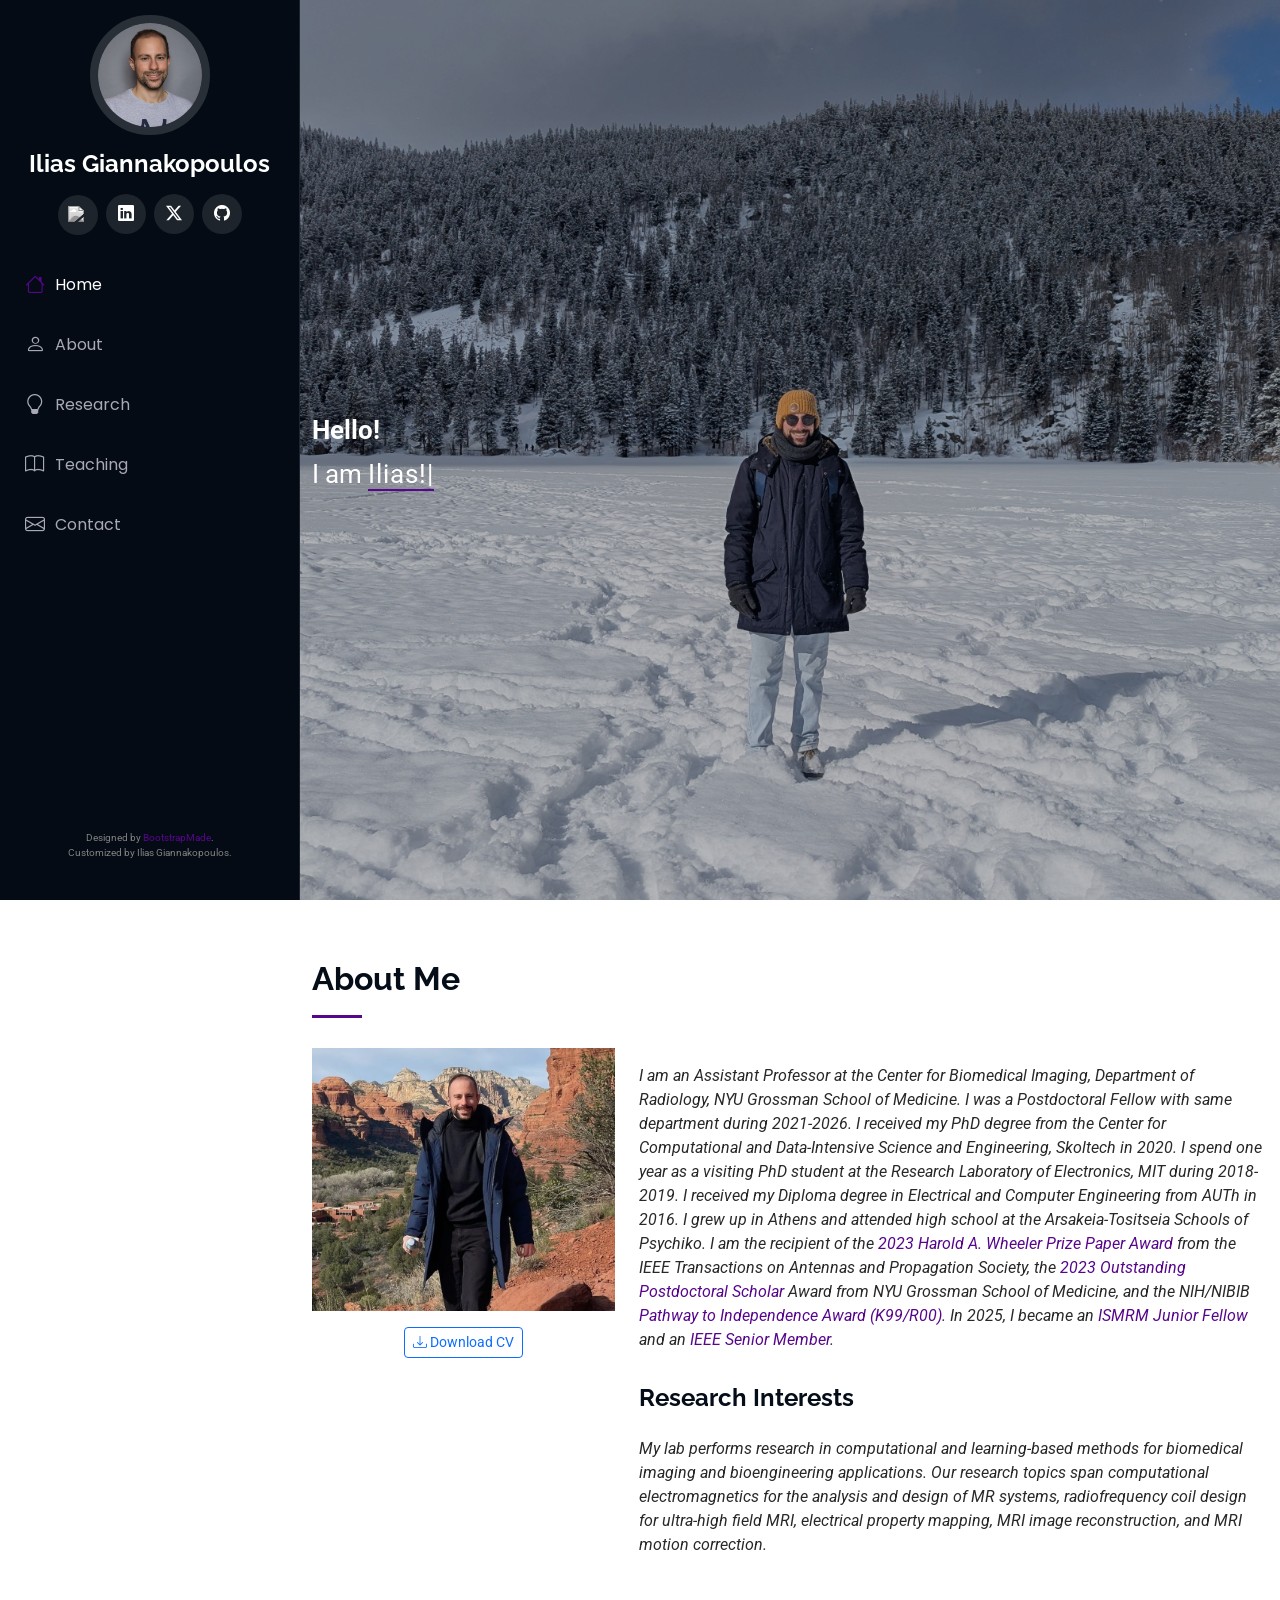
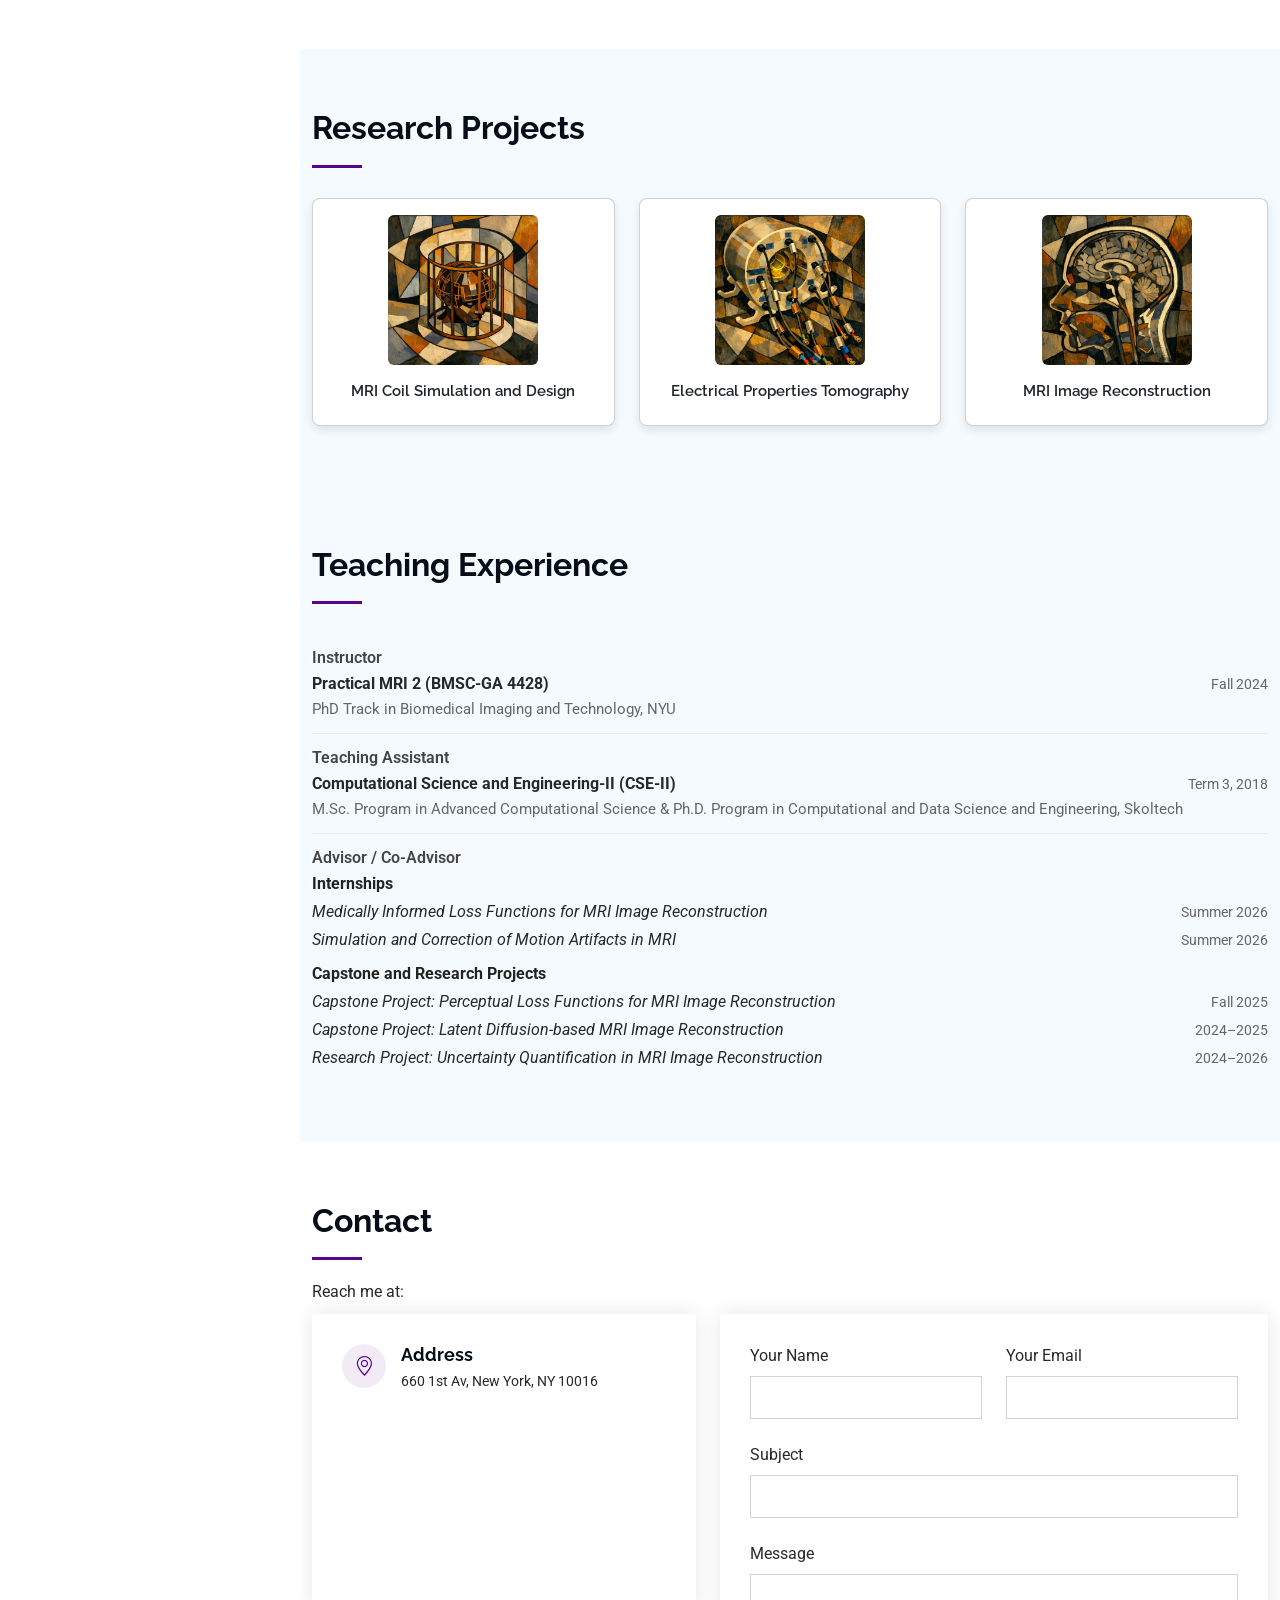
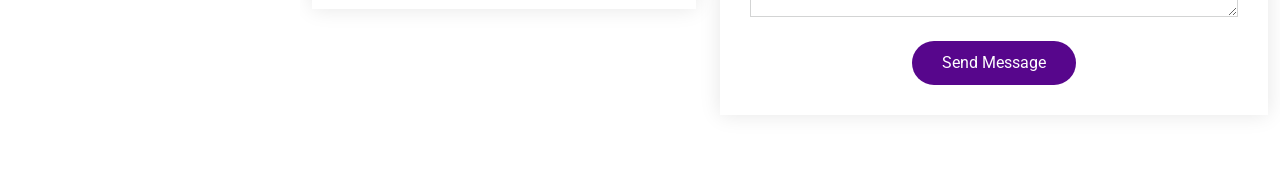
==== commit 3947a5ed: "Update index.html" ====
--- a/index.html
+++ b/index.html
@@ -136,9 +136,9 @@
             </p>
             <h2>Research Interests</h2>
             <p class="fst-italic py-3">
-              I perform research in computational and learning-based methods for biomedical imaging and bioengineering applications. My primary research revolves around 
-              computational electromagnetics with an emphasis on integral equation methods targeting radiofrequency coil modeling for multiple MRI applications. I am interested 
-              in optimization and AI-based methods for electrical property mapping and MRI image reconstruction.
+              My lab performs research in computational and learning-based methods for biomedical imaging and bioengineering applications. Our research topics span 
+              computational electromagnetics for the analysis and design of MR systems, radiofrequency coil design for ultra-high field MRI, electrical property mapping, 
+              MRI image reconstruction, and MRI motion correction.
             </p>
           </div>
         </div>
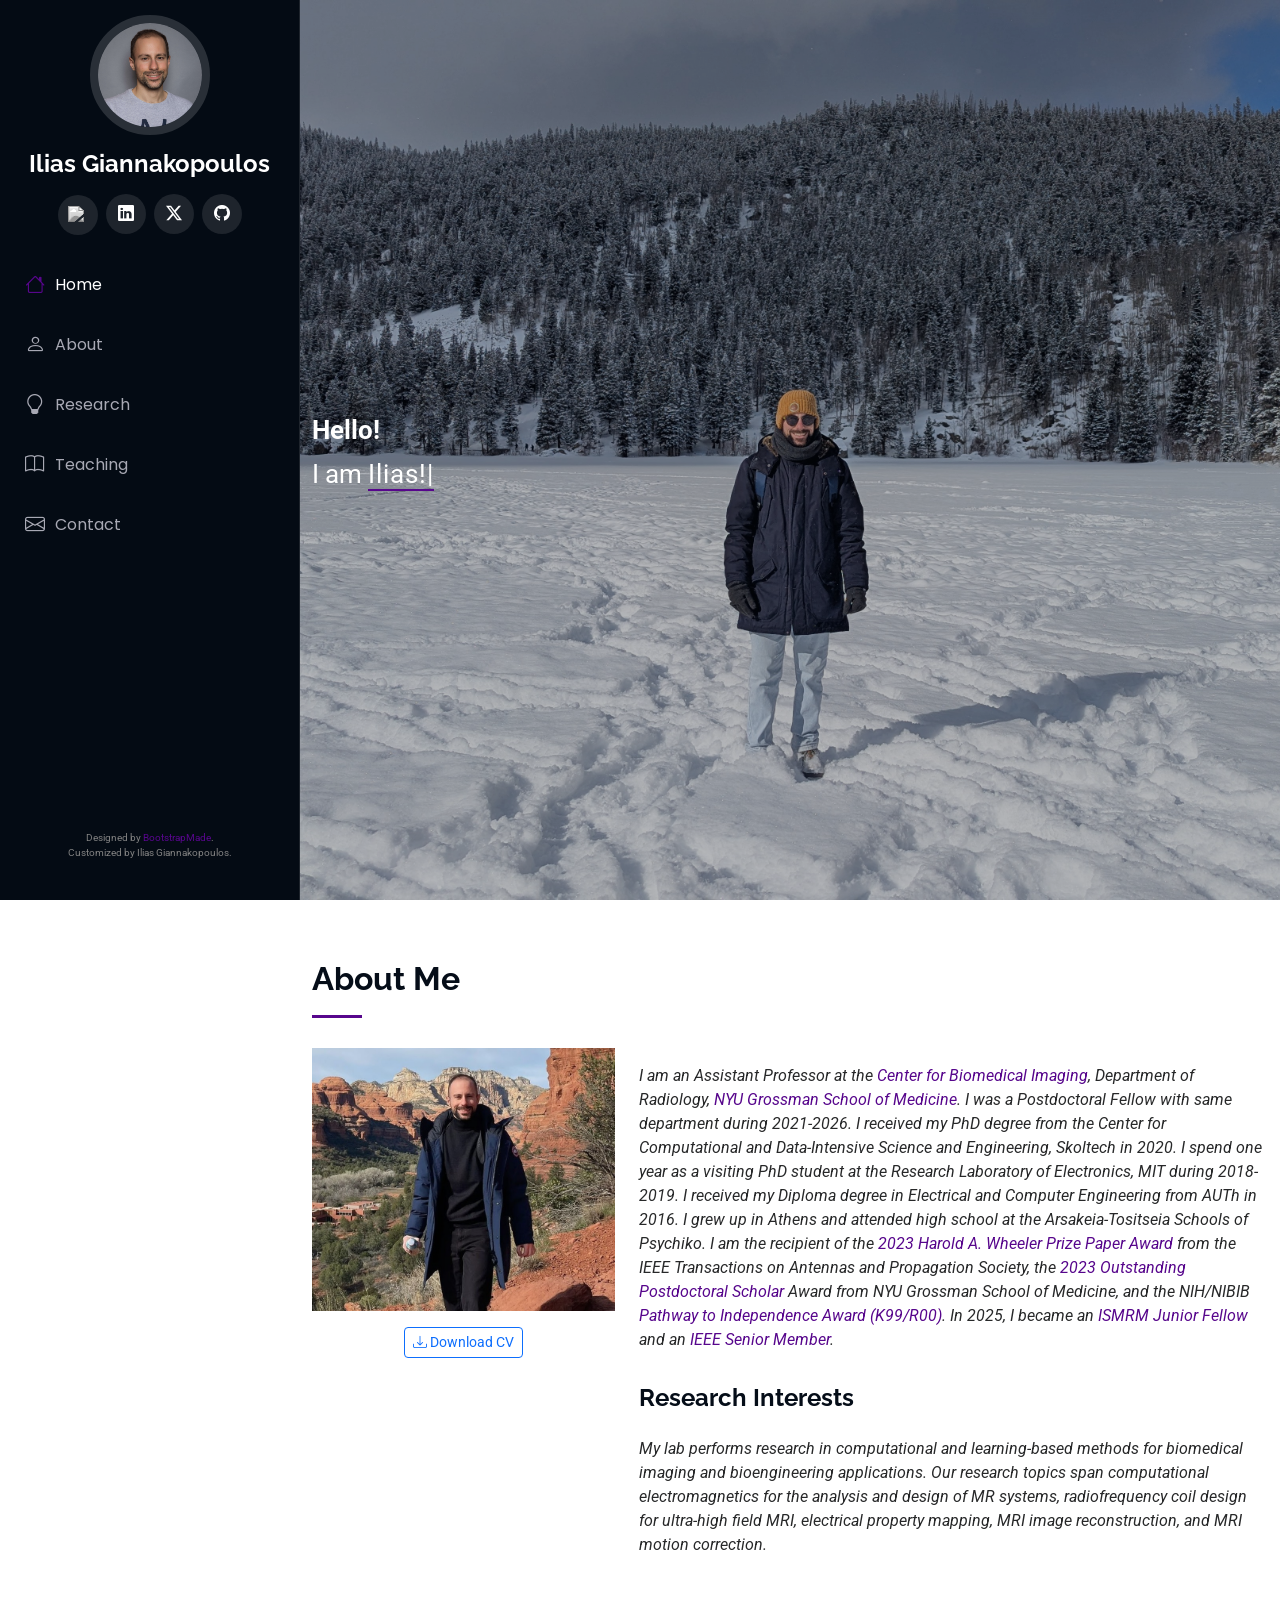
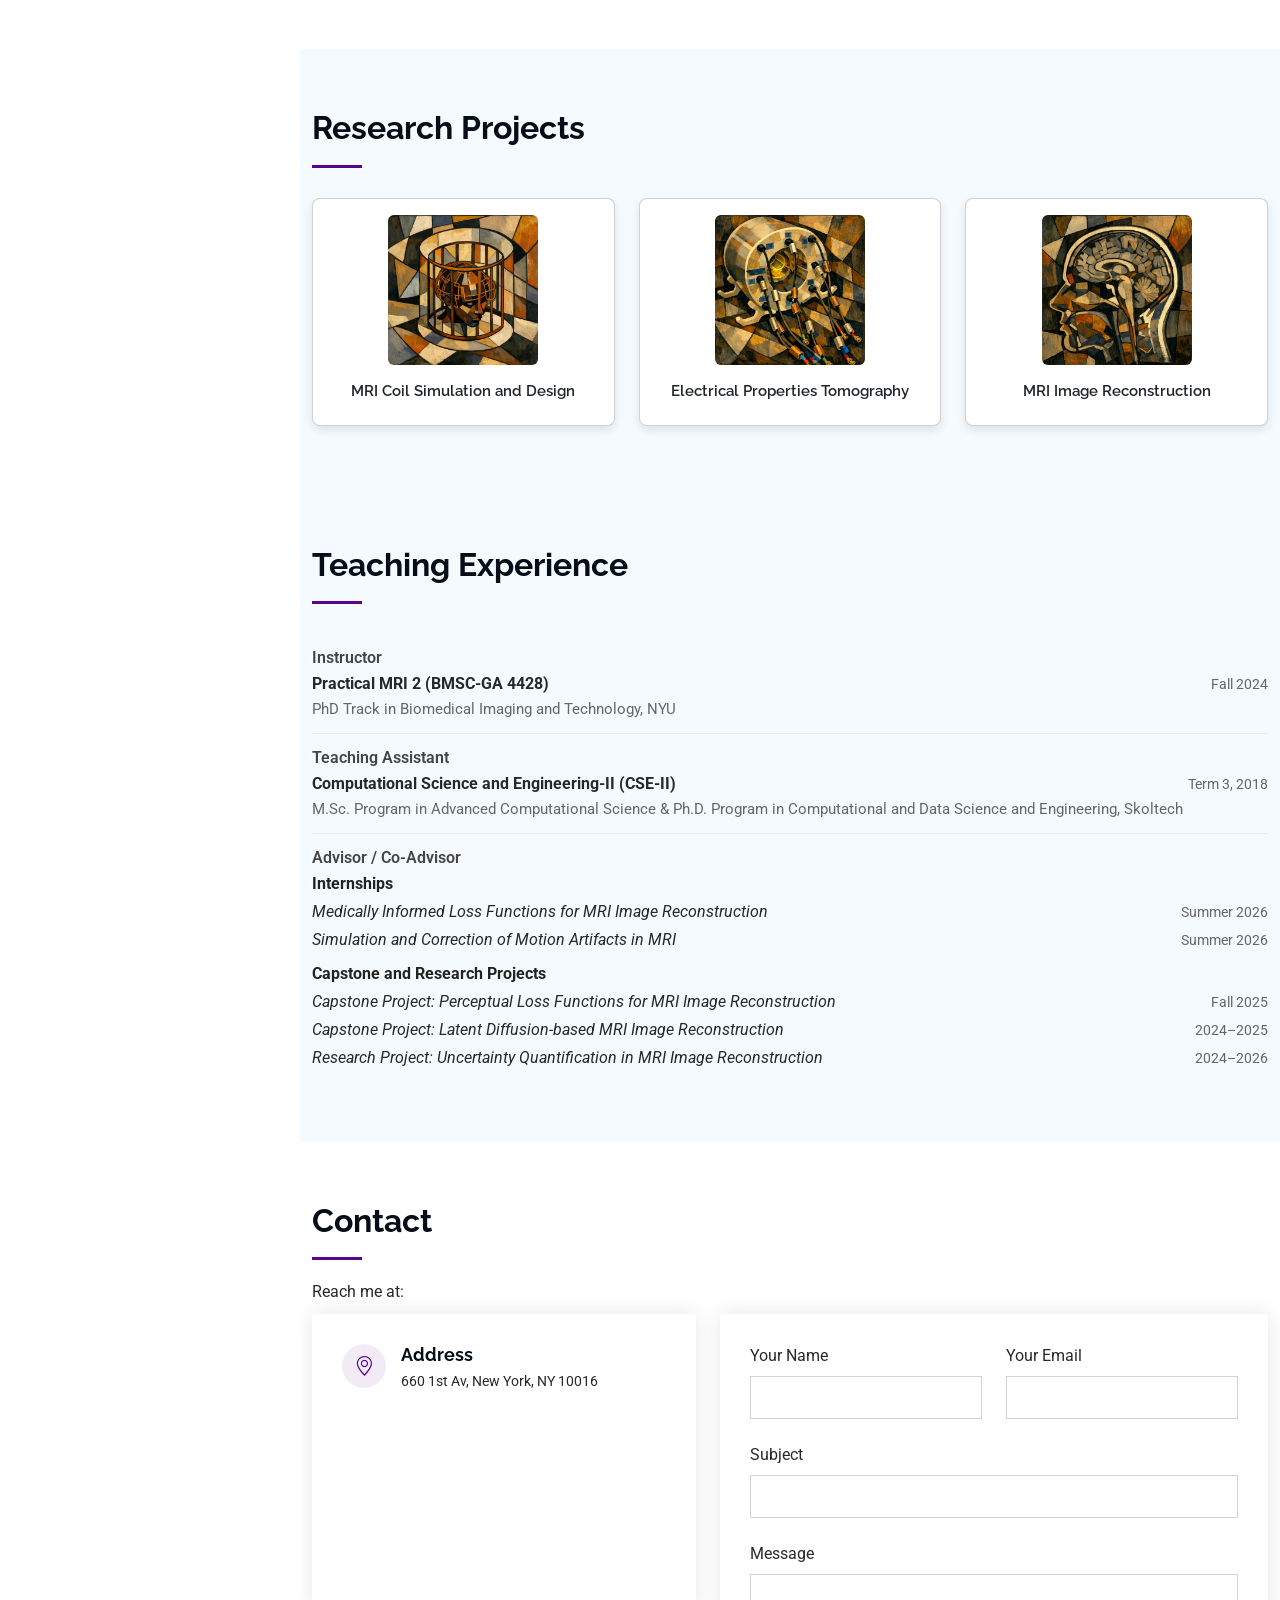
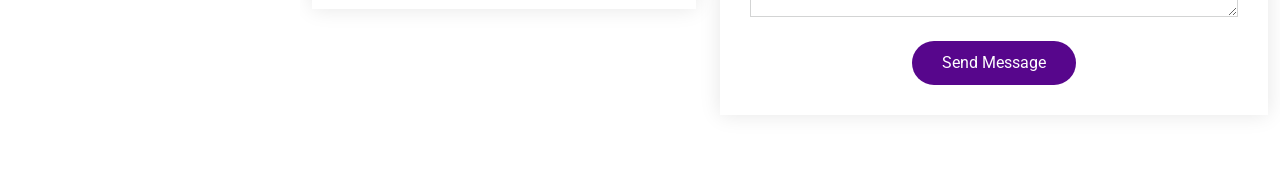
==== commit ffea0ead: "Add hyperlinks to professor's introduction Updated the assistant professor's introduction to include" ====
--- a/index.html
+++ b/index.html
@@ -123,7 +123,8 @@
           
           <div class="col-lg-8 content">
             <p class="fst-italic py-3">
-              I am an Assistant Professor at the Center for Biomedical Imaging, Department of Radiology, NYU Grossman School of Medicine. 
+              I am an Assistant Professor at the <a href="https://cbiweb.net/team/ilias-giannakopoulos-phd/index.html" target="_blank">Center for Biomedical Imaging</a>,
+              Department of Radiology, <a href="https://med.nyu.edu/faculty/ilias-giannakopoulos" target="_blank">NYU Grossman School of Medicine</a>. 
               I was a Postdoctoral Fellow with same department during 2021-2026.
               I received my PhD degree from the Center for Computational and Data-Intensive Science and Engineering, Skoltech in 2020. 
               I spend one year as a visiting PhD student at the Research Laboratory of Electronics, MIT during 2018-2019. 
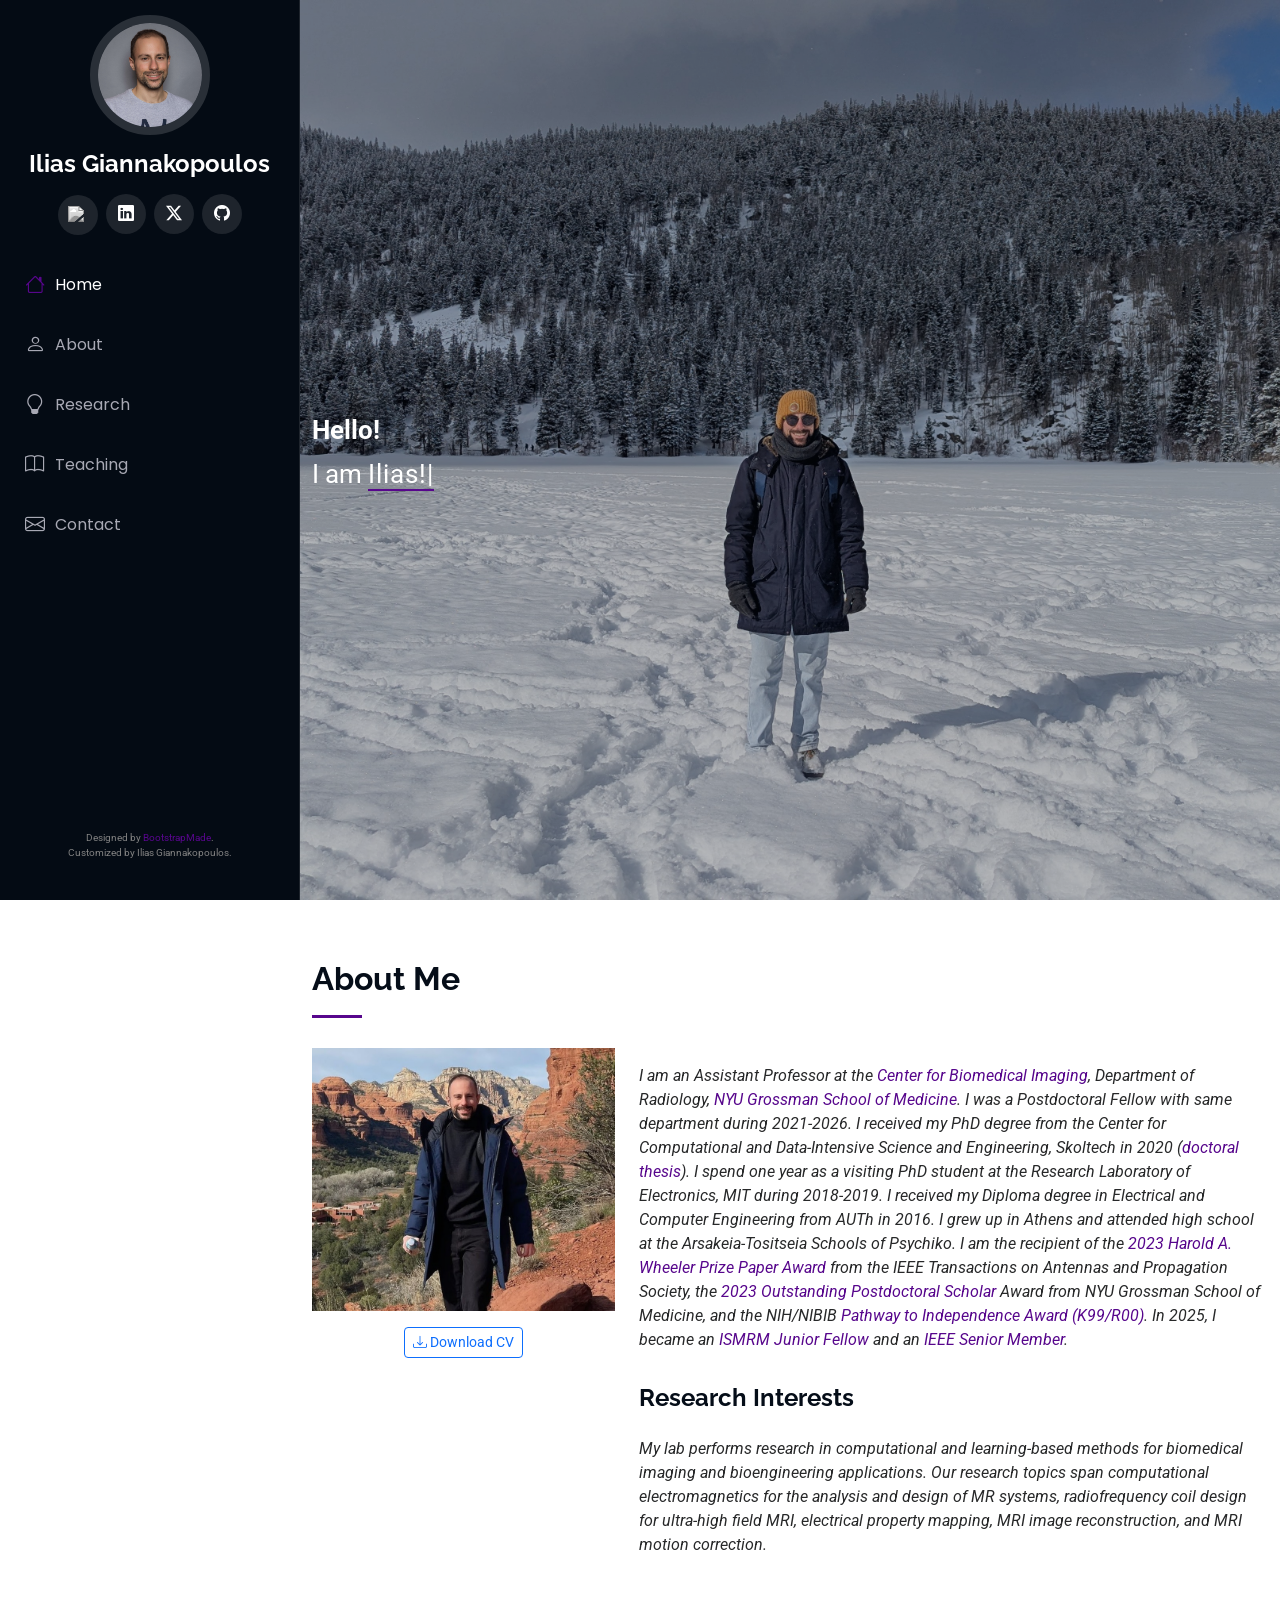
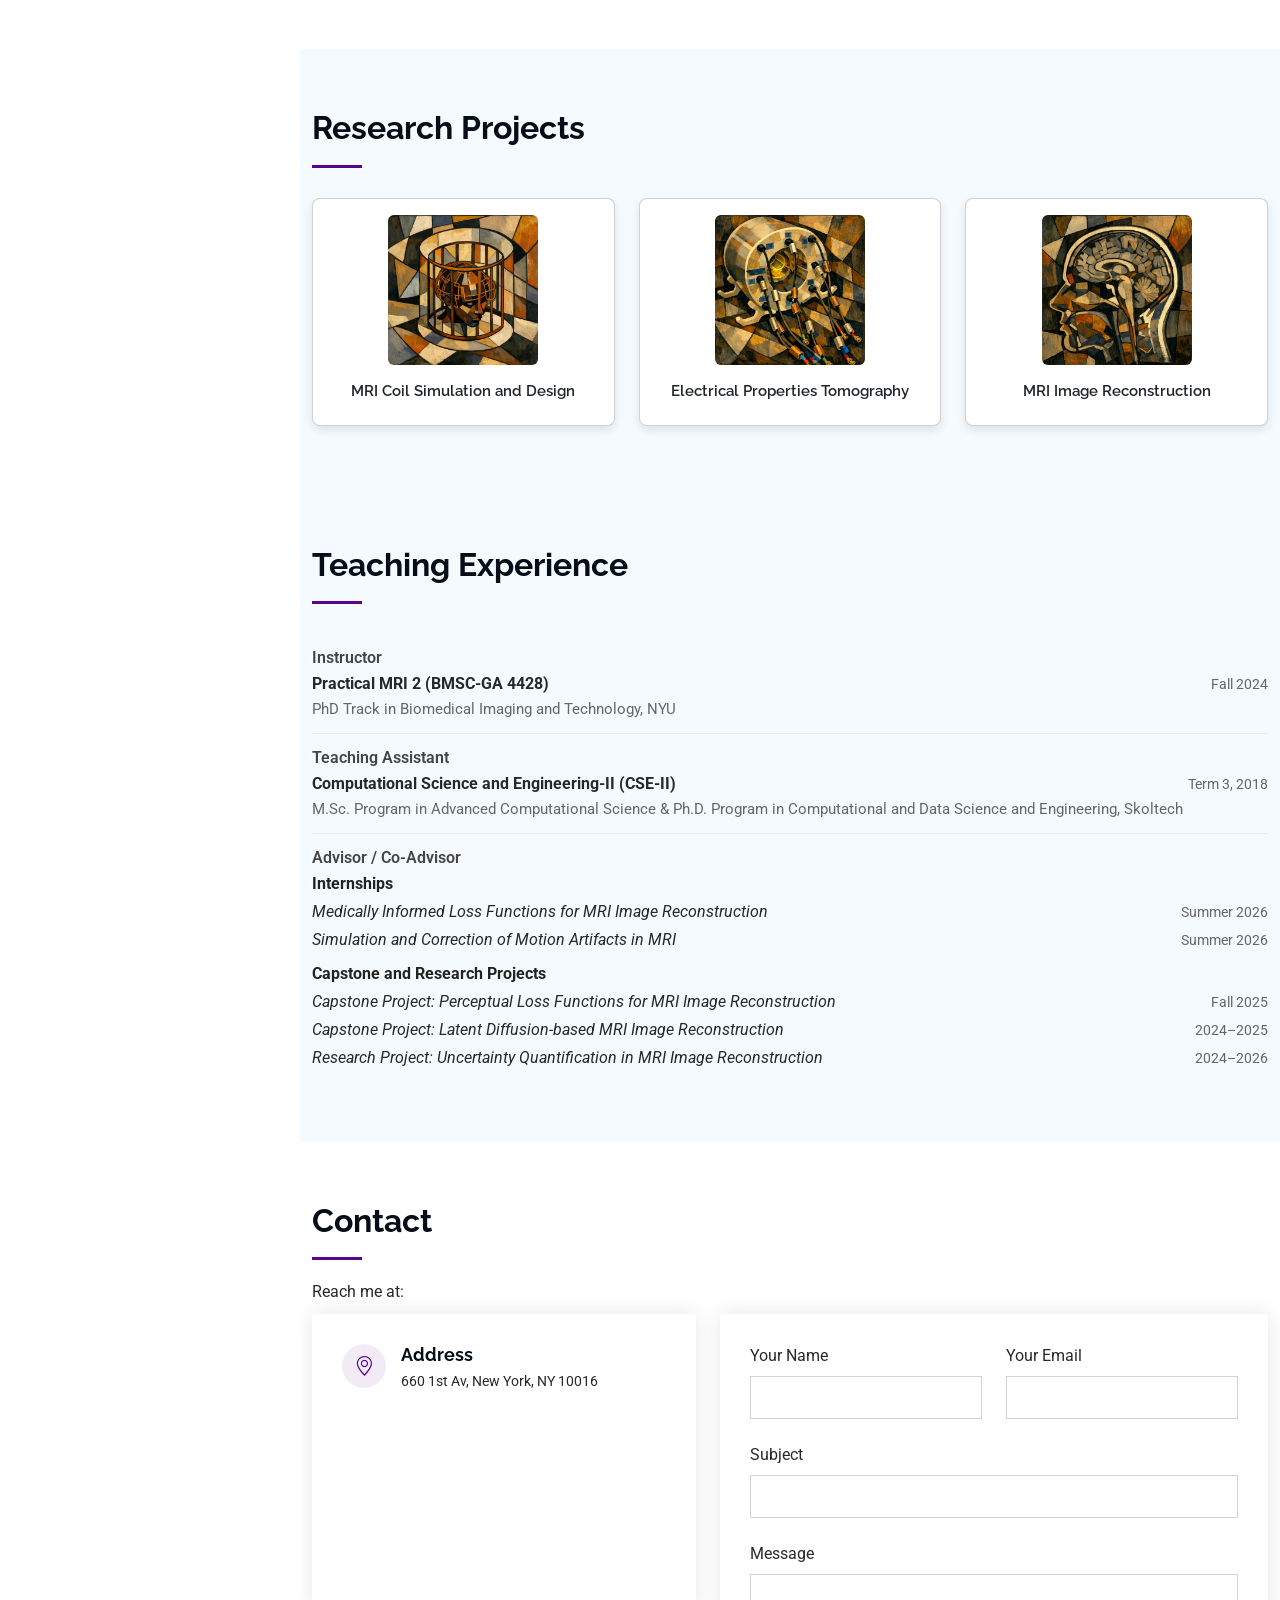
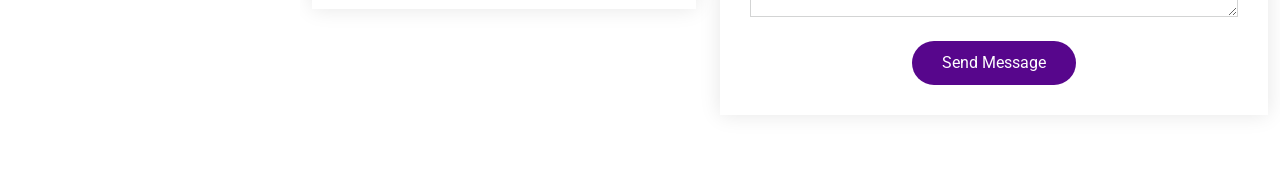
==== commit 3eea6387: "Update biography with doctoral thesis link Added a link to the doctoral thesis in the biography sect" ====
--- a/index.html
+++ b/index.html
@@ -126,7 +126,7 @@
               I am an Assistant Professor at the <a href="https://cbiweb.net/team/ilias-giannakopoulos-phd/index.html" target="_blank">Center for Biomedical Imaging</a>,
               Department of Radiology, <a href="https://med.nyu.edu/faculty/ilias-giannakopoulos" target="_blank">NYU Grossman School of Medicine</a>. 
               I was a Postdoctoral Fellow with same department during 2021-2026.
-              I received my PhD degree from the Center for Computational and Data-Intensive Science and Engineering, Skoltech in 2020. 
+              I received my PhD degree from the Center for Computational and Data-Intensive Science and Engineering, Skoltech in 2020 (<a href="./thesis.html">doctoral thesis</a>). 
               I spend one year as a visiting PhD student at the Research Laboratory of Electronics, MIT during 2018-2019. 
               I received my Diploma degree in Electrical and Computer Engineering from AUTh in 2016. 
               I grew up in Athens and attended high school at the Arsakeia-Tositseia Schools of Psychiko. 
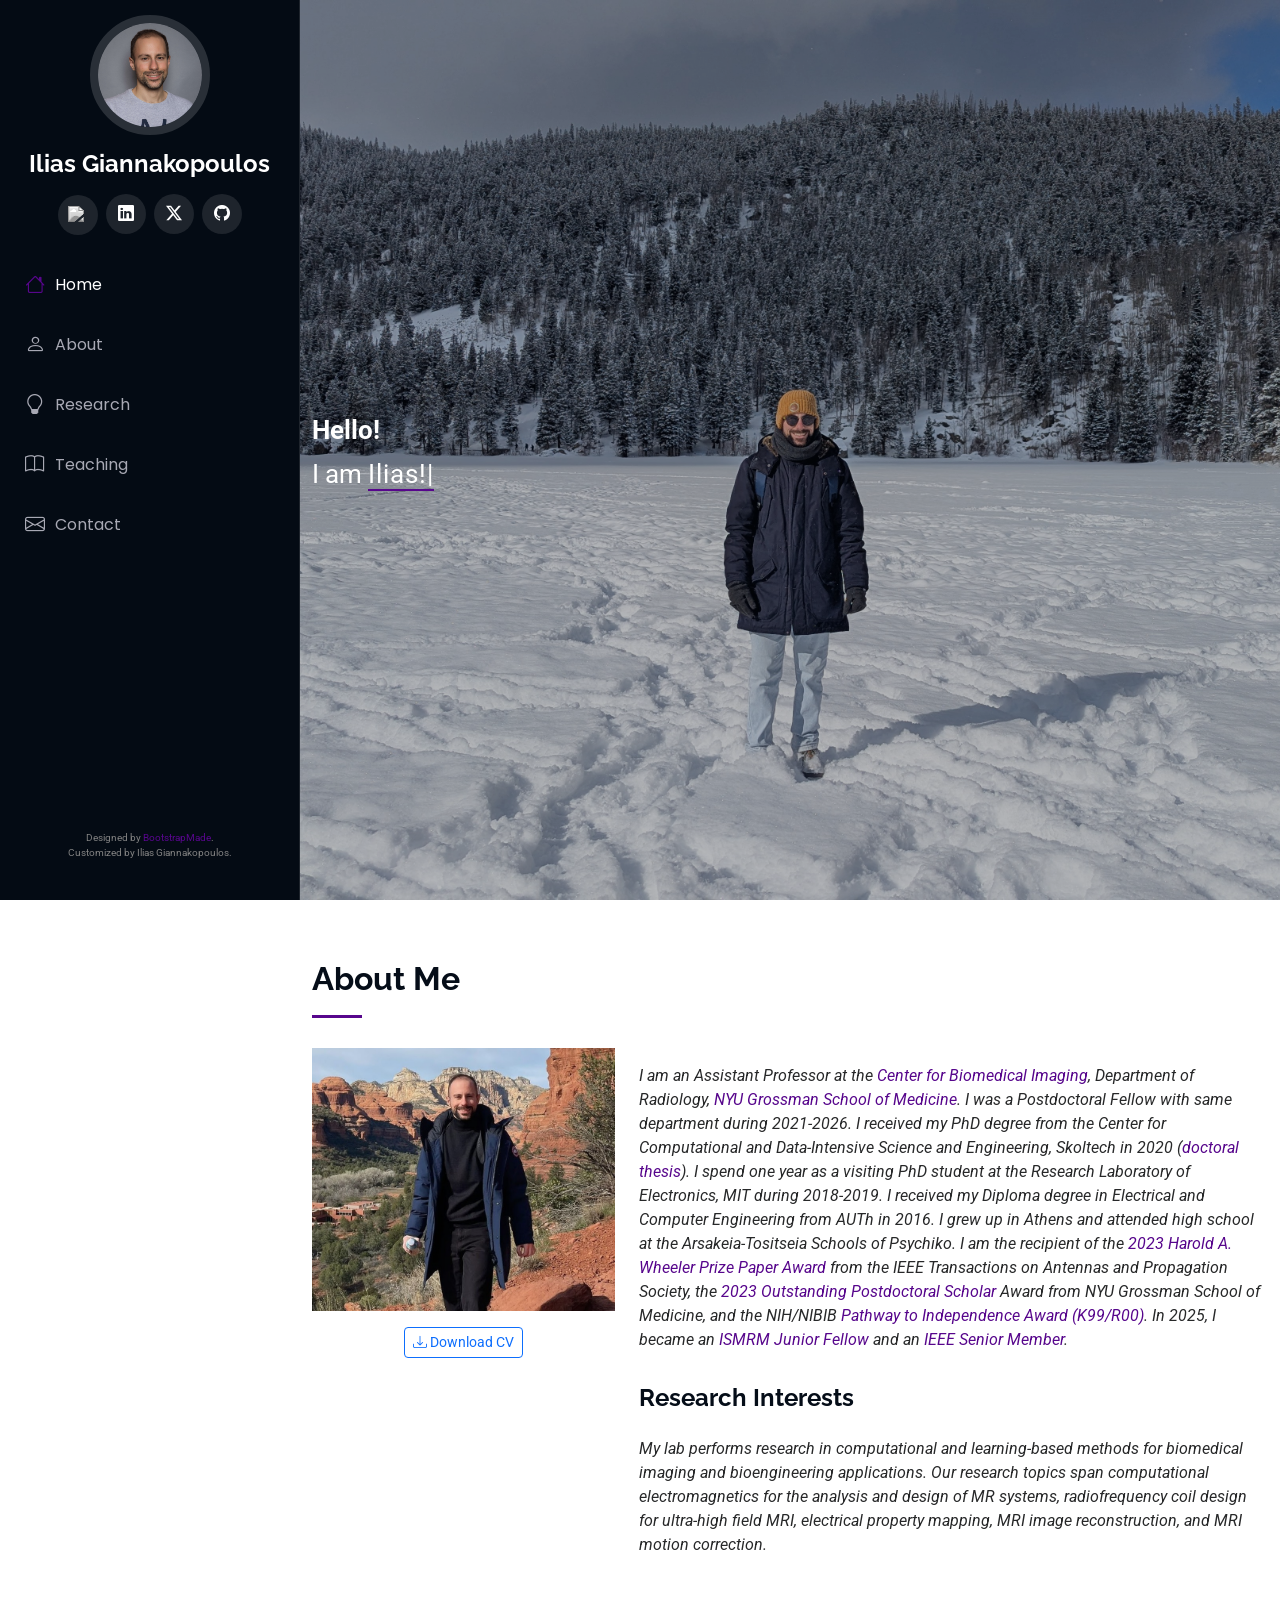
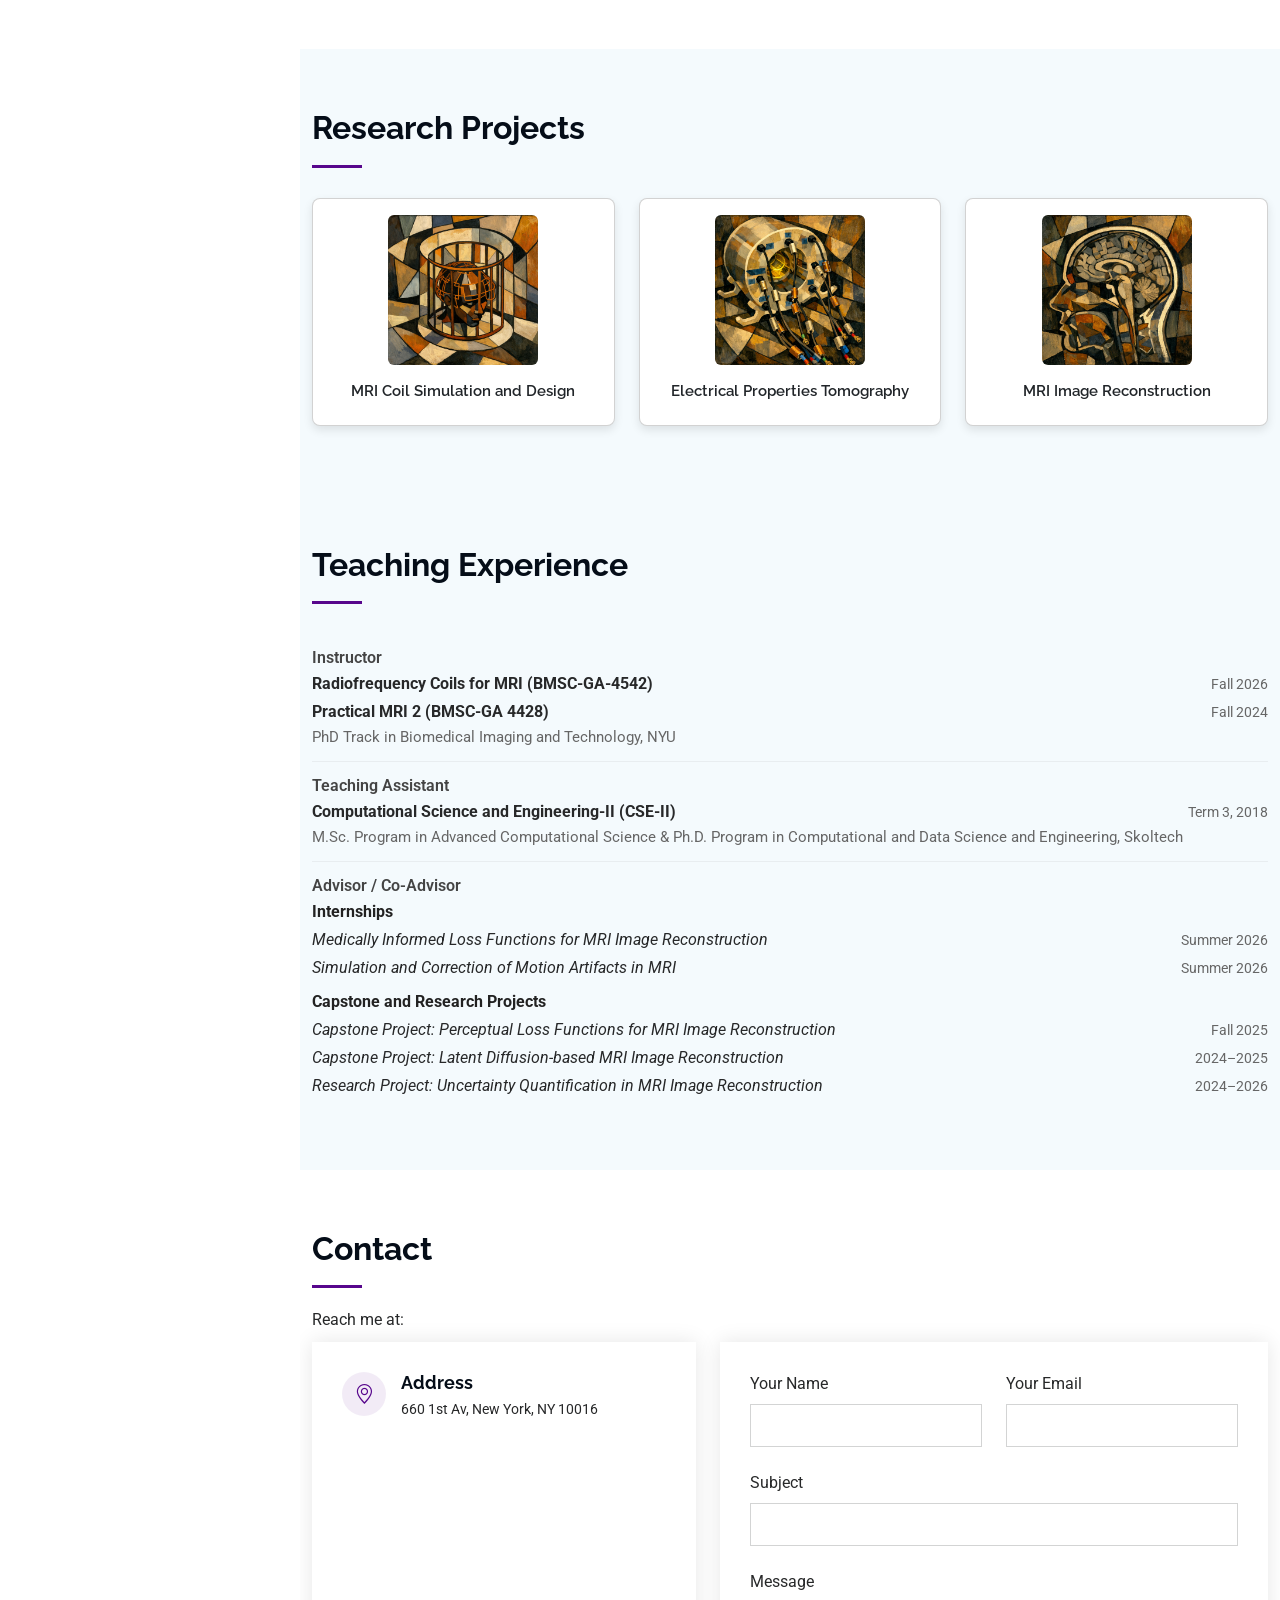
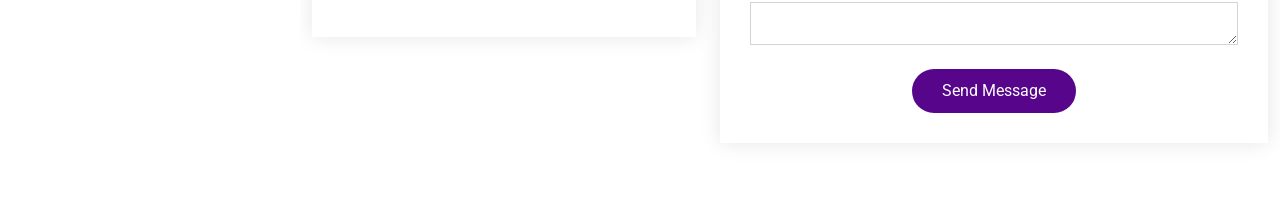
==== commit c107838a: "Add course Radiofrequency Coils for MRI Added course details for Radiofrequency Coils for MRI." ====
--- a/index.html
+++ b/index.html
@@ -227,6 +227,10 @@
           <li class="teaching-item">
             <span class="role">Instructor</span>
             <div class="entry-row">
+              <strong class="entry-title">Radiofrequency Coils for MRI (BMSC-GA-4542)</strong>
+              <span class="entry-date">Fall 2026</span>
+            </div>
+            <div class="entry-row">
               <strong class="entry-title">Practical MRI 2 (BMSC-GA 4428)</strong>
               <span class="entry-date">Fall 2024</span>
             </div>
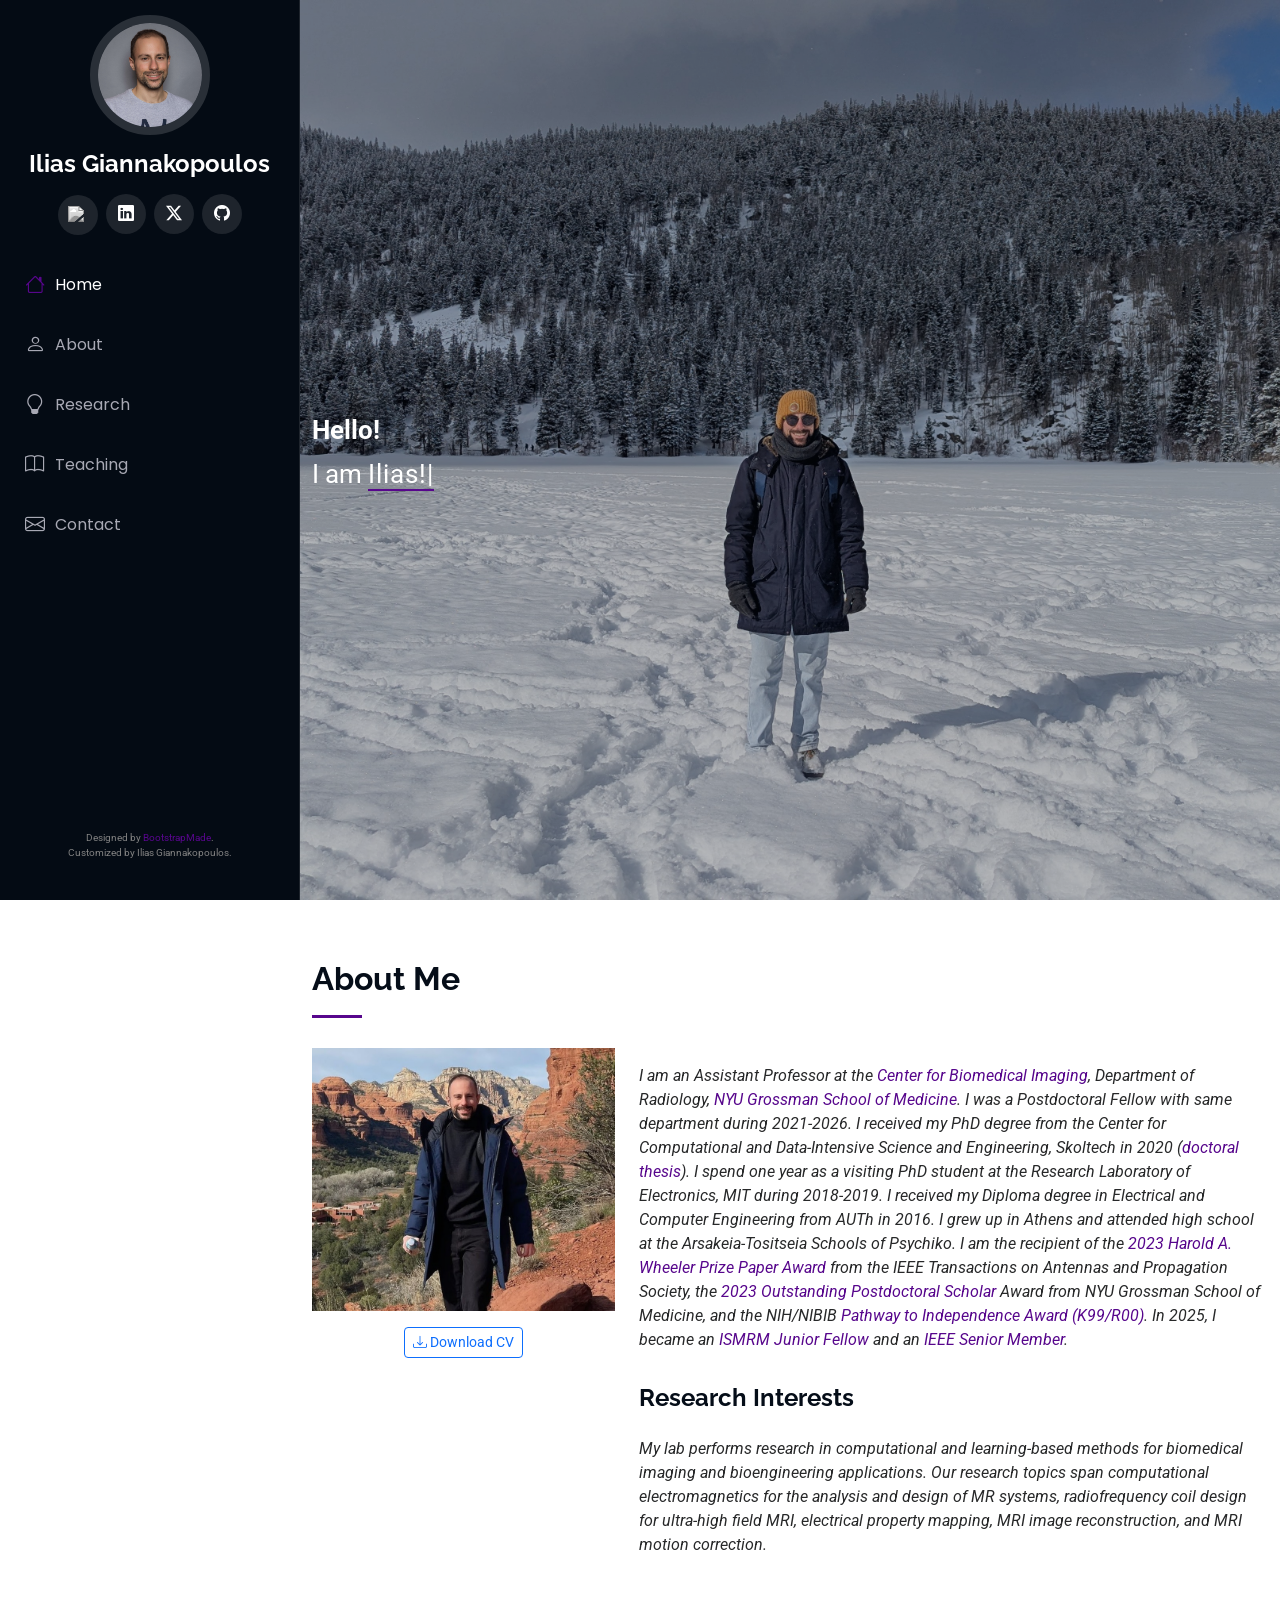
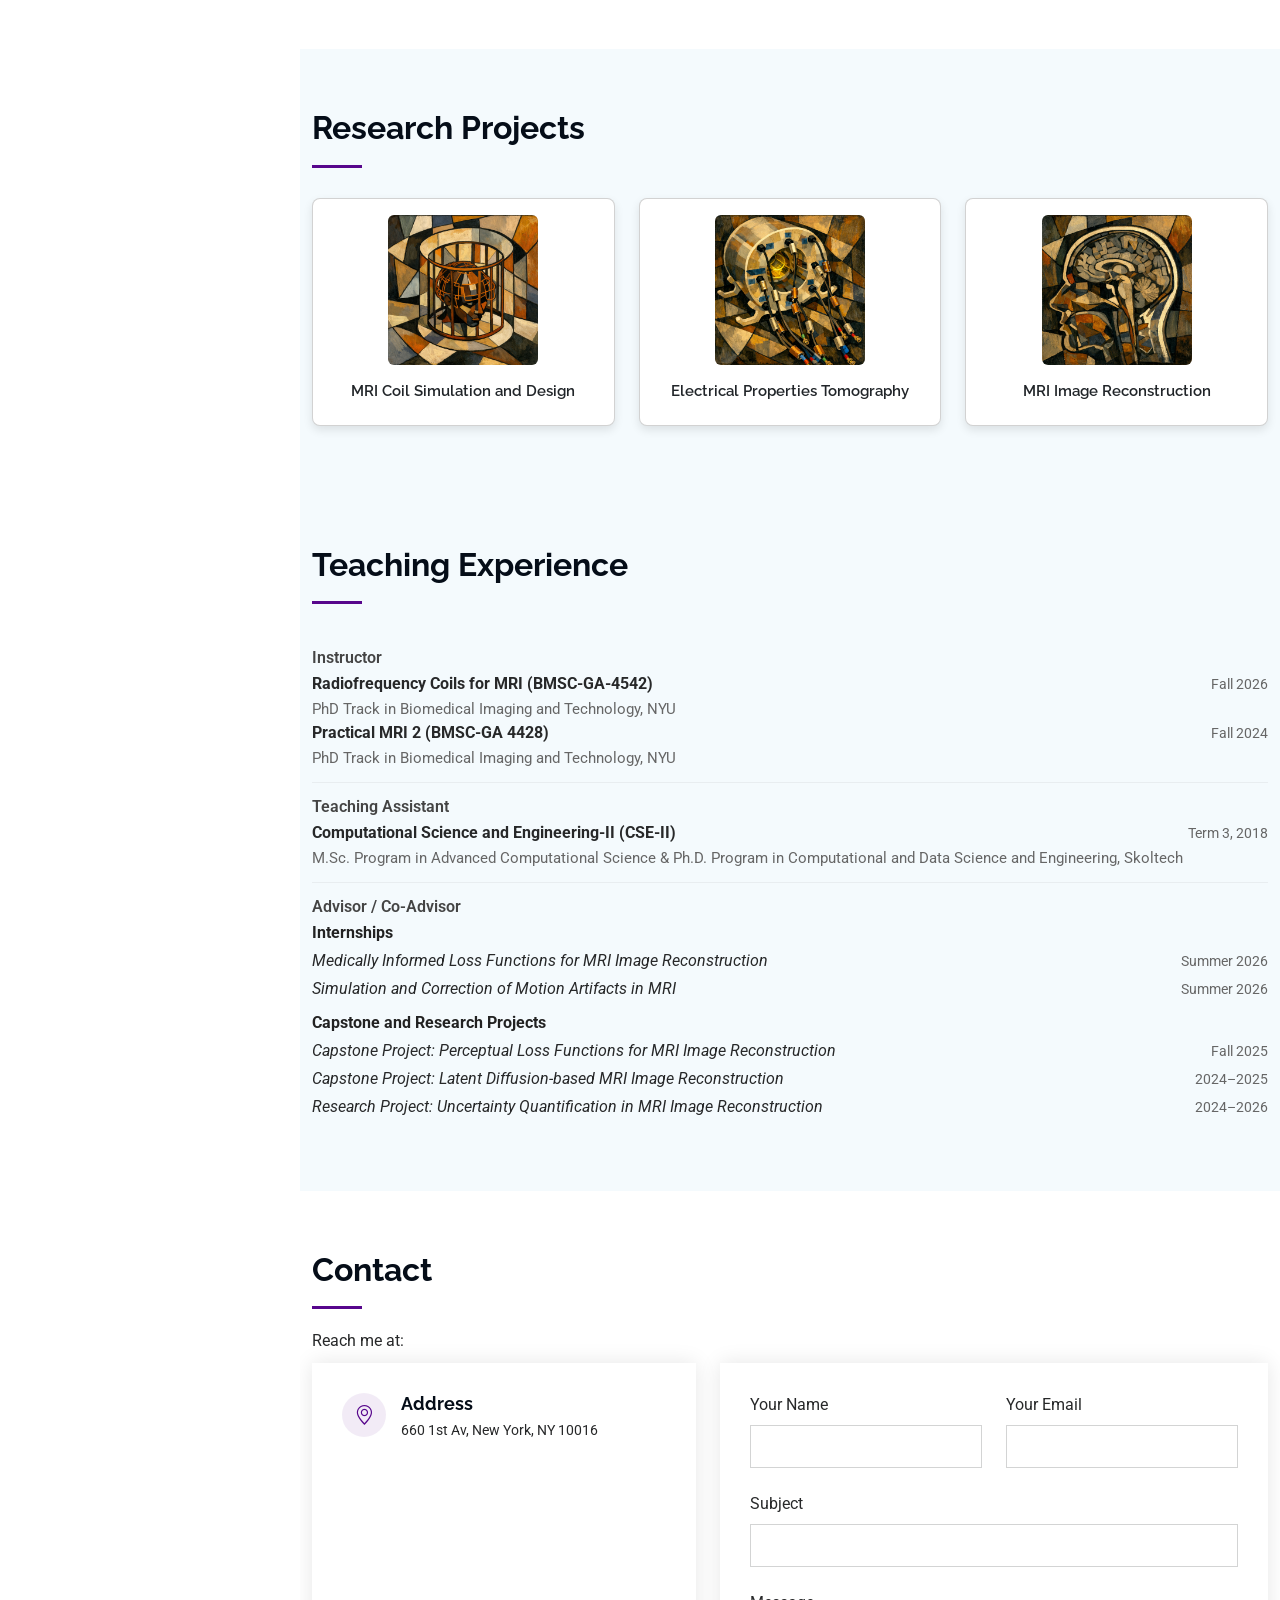
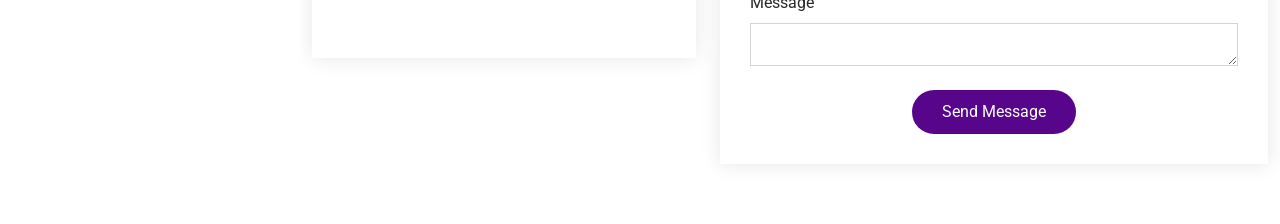
==== commit d4379152: "Add teaching meta for Radiofrequency Coils entry Added teaching meta information for the PhD track." ====
--- a/index.html
+++ b/index.html
@@ -230,6 +230,9 @@
               <strong class="entry-title">Radiofrequency Coils for MRI (BMSC-GA-4542)</strong>
               <span class="entry-date">Fall 2026</span>
             </div>
+            <div class="teaching-meta">
+              PhD Track in Biomedical Imaging and Technology, NYU
+            </div>
             <div class="entry-row">
               <strong class="entry-title">Practical MRI 2 (BMSC-GA 4428)</strong>
               <span class="entry-date">Fall 2024</span>
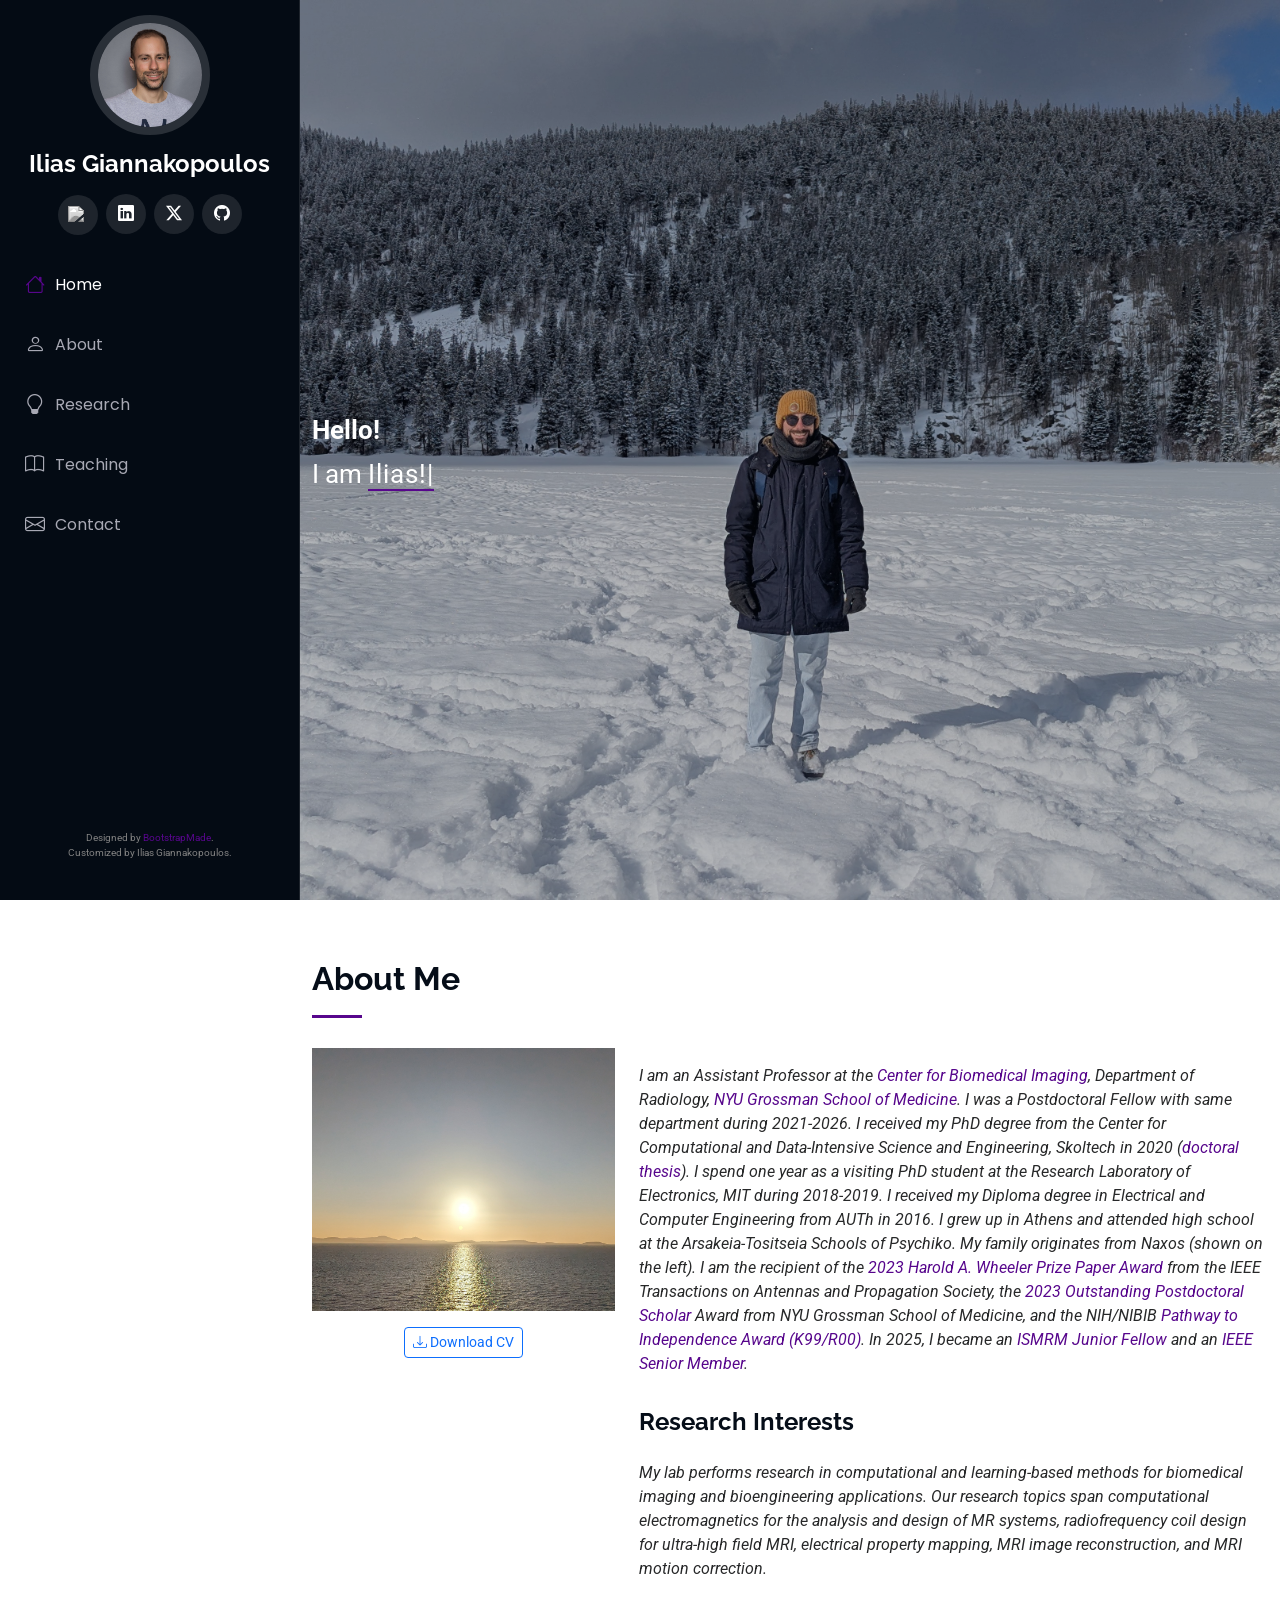
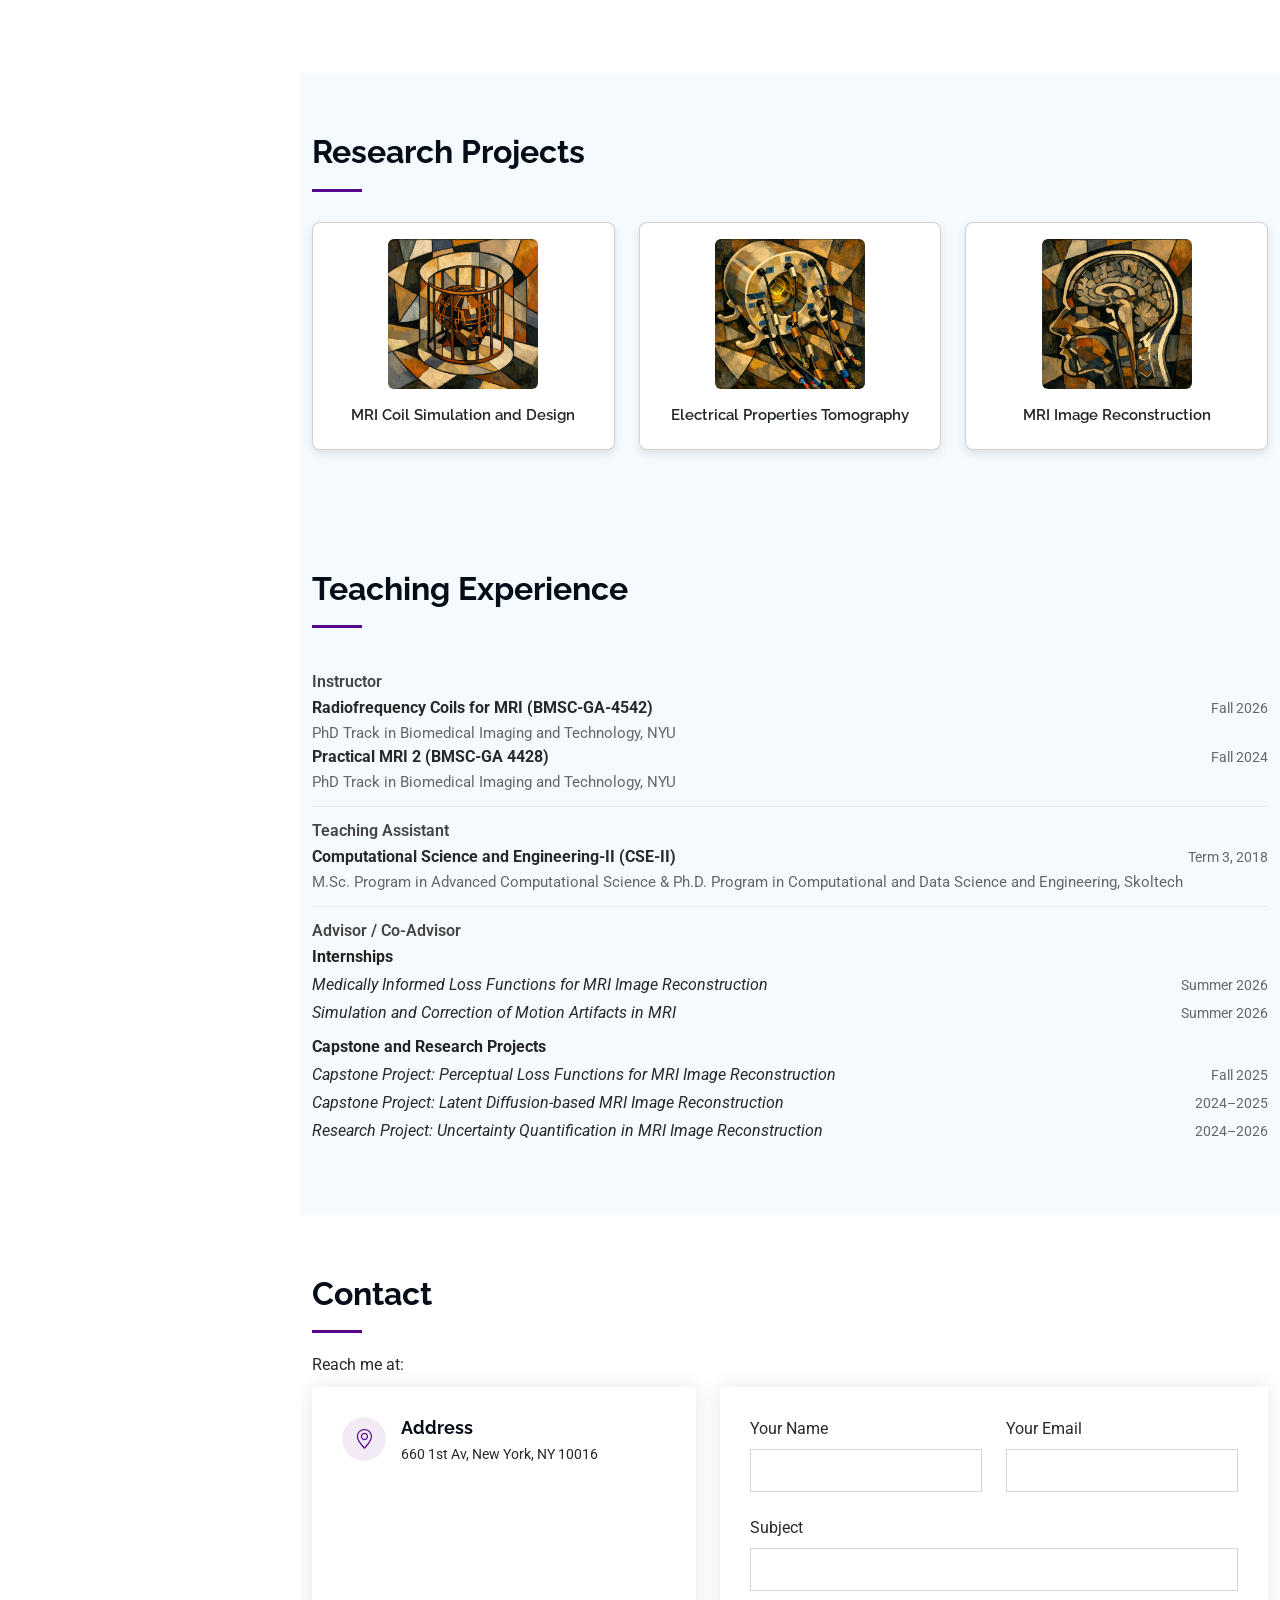
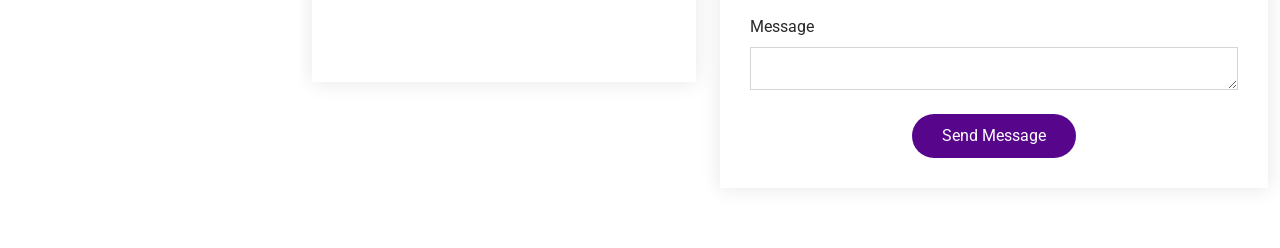
==== commit ddd75e97: "Update profile image and personal background details Updated profile image and added family origin i" ====
--- a/index.html
+++ b/index.html
@@ -114,7 +114,7 @@
 
         <div class="row gy-4 justify-content-center">
           <div class="col-lg-4 text-center">
-            <img src="./assets/img/my-profile-img5.jpg" class="img-fluid mb-3" alt="">
+            <img src="./assets/img/my-profile-img6.jpg" class="img-fluid mb-3" alt="">
           
             <a href="./assets/pdf/CV.pdf" class="btn btn-outline-primary btn-sm" download>
               <i class="bi bi-download"></i> Download CV
@@ -129,7 +129,7 @@
               I received my PhD degree from the Center for Computational and Data-Intensive Science and Engineering, Skoltech in 2020 (<a href="./thesis.html">doctoral thesis</a>). 
               I spend one year as a visiting PhD student at the Research Laboratory of Electronics, MIT during 2018-2019. 
               I received my Diploma degree in Electrical and Computer Engineering from AUTh in 2016. 
-              I grew up in Athens and attended high school at the Arsakeia-Tositseia Schools of Psychiko. 
+              I grew up in Athens and attended high school at the Arsakeia-Tositseia Schools of Psychiko. My family originates from Naxos (shown on the left).
               I am the recipient of the <a href="https://ieeeaps.org/ieee-tap/news-tap/ieee-tap-news/tap-2023-harold-wheeler-applications-prize" target="_blank">2023 Harold A. Wheeler Prize Paper Award</a> from the IEEE Transactions on Antennas and Propagation Society, 
               the <a href="https://x.com/NYULH_postdocs/status/1702378470280417613?s=20" target="_blank">2023 Outstanding Postdoctoral Scholar</a> Award from NYU Grossman School of Medicine, 
               and the NIH/NIBIB <a href="https://reporter.nih.gov/search/Y2qX2VN44kyI83Xiqxav3Q/project-details/10983544" target="_blank">Pathway to Independence Award (K99/R00)</a>. 
--- a/assets/css/main.css
+++ b/assets/css/main.css
@@ -782,3 +782,175 @@
 .wide-tooltip + .tooltip > .tooltip-inner {
   max-width: 600px; /* bigger width just for the 'wide-tooltip' class */
 }
+
+/*--------------------------------------------------------------
+# Research Project Content
+--------------------------------------------------------------*/
+
+.project-heading {
+  padding-bottom: 32px;
+}
+
+.project-heading .section-title {
+  padding-bottom: 0;
+}
+
+.project-heading .project-intro {
+  margin: 0;
+  line-height: 1.65;
+}
+
+.project-papers-section {
+  padding-top: 0;
+}
+
+.project-papers {
+  padding-bottom: 28px;
+}
+
+.project-paper {
+  padding: 52px 0;
+  border-top: 1px solid color-mix(in srgb, var(--default-color), transparent 88%);
+}
+
+.project-paper:first-child {
+  border-top: 0;
+  padding-top: 20px;
+}
+
+.project-figure-link {
+  display: block;
+  padding: 14px;
+  border: 1px solid color-mix(in srgb, var(--default-color), transparent 90%);
+  border-radius: 12px;
+  background: #ffffff;
+  box-shadow: 0 12px 35px rgba(5, 13, 24, 0.08);
+  overflow: hidden;
+}
+
+.project-figure-block {
+  margin: 0;
+}
+
+.project-figure-block figcaption {
+  margin-top: 12px;
+  color: color-mix(in srgb, var(--default-color), transparent 35%);
+  font-size: 0.84rem;
+  line-height: 1.55;
+}
+
+.project-figure {
+  display: block;
+  width: 100%;
+  height: auto;
+  max-height: 430px;
+  object-fit: contain;
+  transition: transform 0.35s ease;
+}
+
+.project-figure-link:hover .project-figure {
+  transform: scale(1.015);
+}
+
+.project-paper-copy {
+  max-width: 620px;
+}
+
+.project-paper-copy.project-paper-copy-full {
+  max-width: none;
+  width: 100%;
+}
+
+.project-paper-meta {
+  margin-bottom: 10px;
+  color: var(--accent-color);
+  font-family: var(--nav-font);
+  font-size: 0.8rem;
+  font-weight: 600;
+  letter-spacing: 0.055em;
+  text-transform: uppercase;
+}
+
+.project-paper h3 {
+  margin-bottom: 17px;
+  font-size: clamp(1.35rem, 2.1vw, 1.9rem);
+  font-weight: 700;
+  line-height: 1.28;
+}
+
+.project-paper-copy > p:not(.project-paper-meta) {
+  margin-bottom: 19px;
+  color: color-mix(in srgb, var(--default-color), transparent 12%);
+  font-size: 1rem;
+  line-height: 1.72;
+}
+
+.project-award {
+  display: inline-flex;
+  align-items: center;
+  gap: 7px;
+  margin-bottom: 15px;
+  padding: 7px 12px;
+  border: 1px solid rgba(151, 109, 0, 0.2);
+  border-radius: 999px;
+  background: #fff8df;
+  color: #735400;
+  font-size: 0.82rem;
+  font-weight: 600;
+}
+
+.project-award:hover {
+  background: #ffefb8;
+  color: #573f00;
+}
+
+.project-paper-link {
+  display: inline-flex;
+  align-items: center;
+  gap: 6px;
+  font-family: var(--nav-font);
+  font-size: 0.9rem;
+  font-weight: 600;
+}
+
+.project-paper-actions {
+  display: flex;
+  flex-wrap: wrap;
+  gap: 10px 24px;
+}
+
+.project-code-link {
+  color: color-mix(in srgb, var(--default-color), transparent 10%);
+}
+
+@media (max-width: 991px) {
+  .project-paper {
+    padding: 42px 0;
+  }
+
+  .project-paper-copy {
+    max-width: none;
+  }
+}
+
+@media (max-width: 575px) {
+  .project-paper {
+    padding: 34px 0;
+  }
+
+  .project-figure-link {
+    padding: 9px;
+    border-radius: 9px;
+  }
+}
+
+/* On mobile/tablet, show project text before its figure */
+@media (max-width: 991px) {
+  .project-paper .project-paper-copy {
+    order: 1;
+  }
+
+  .project-paper .row > .col-lg-6:not(.project-paper-copy) {
+    order: 2;
+  }
+}
